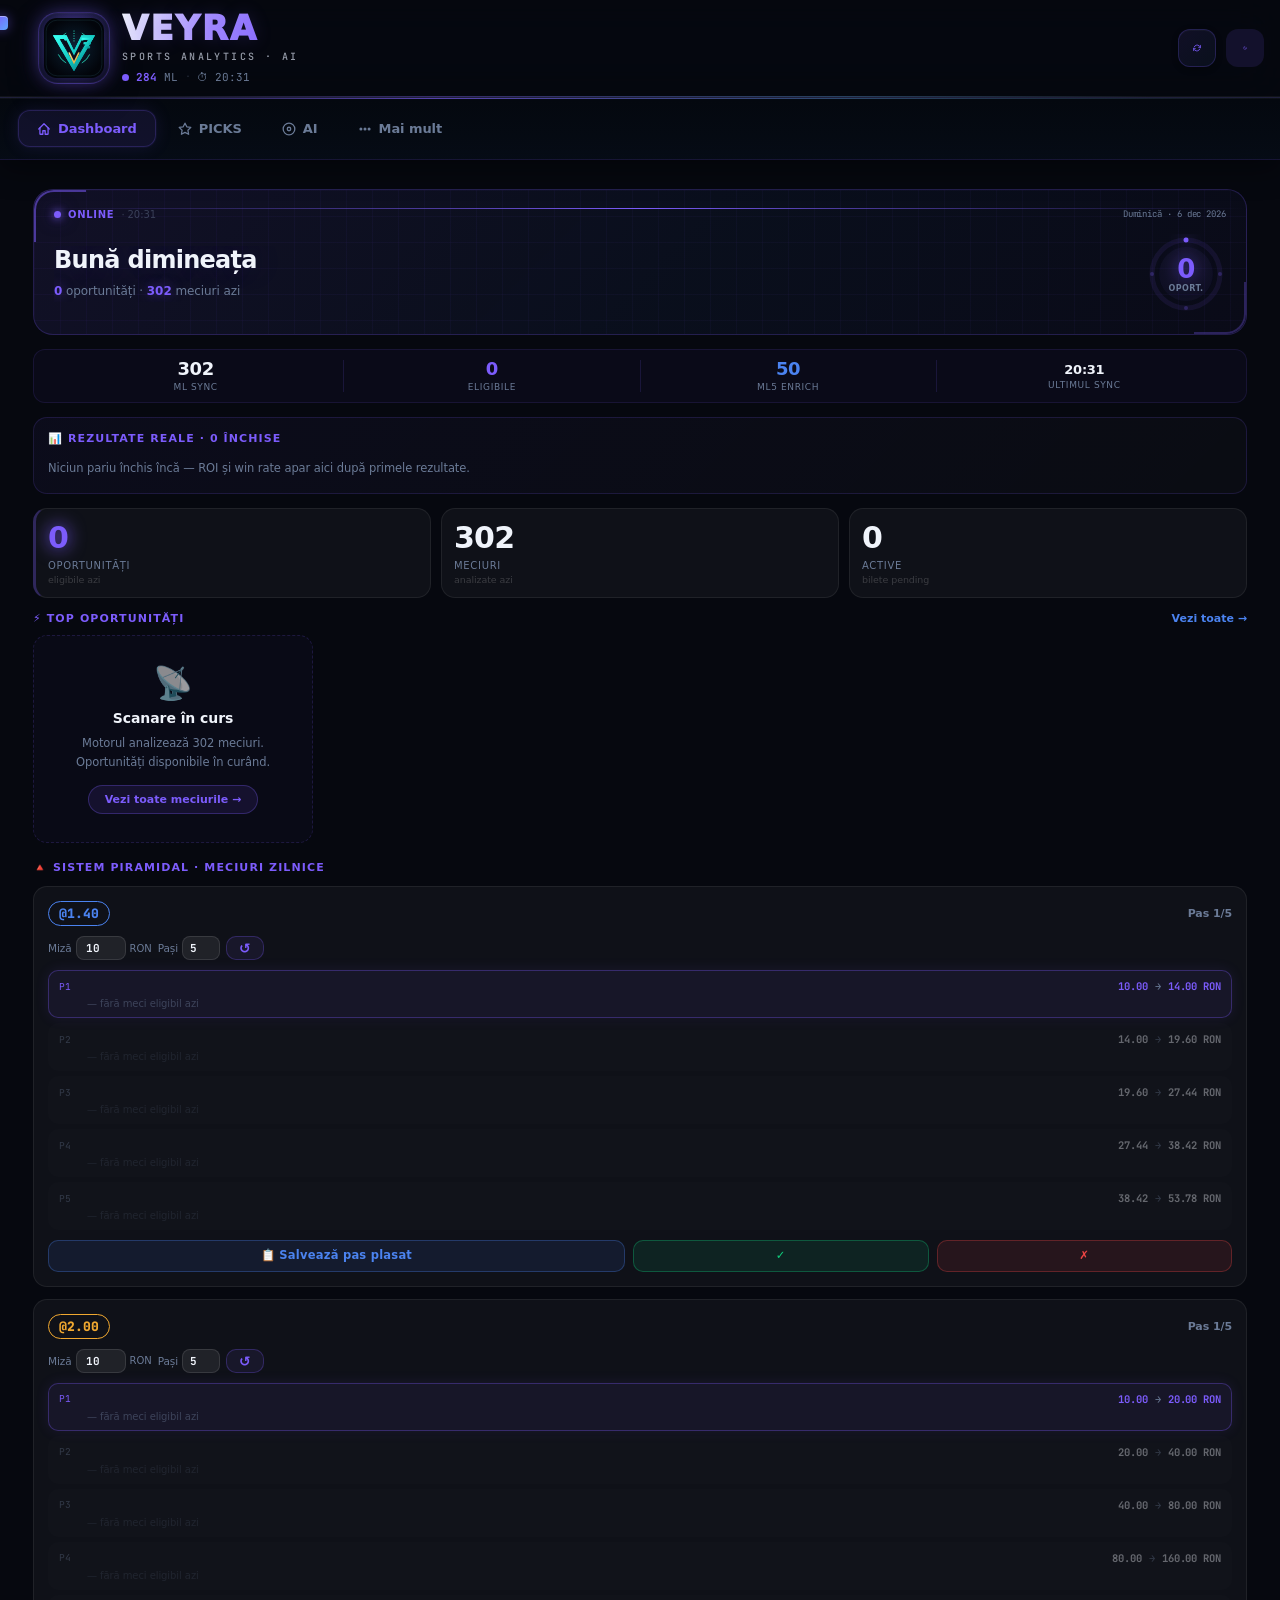
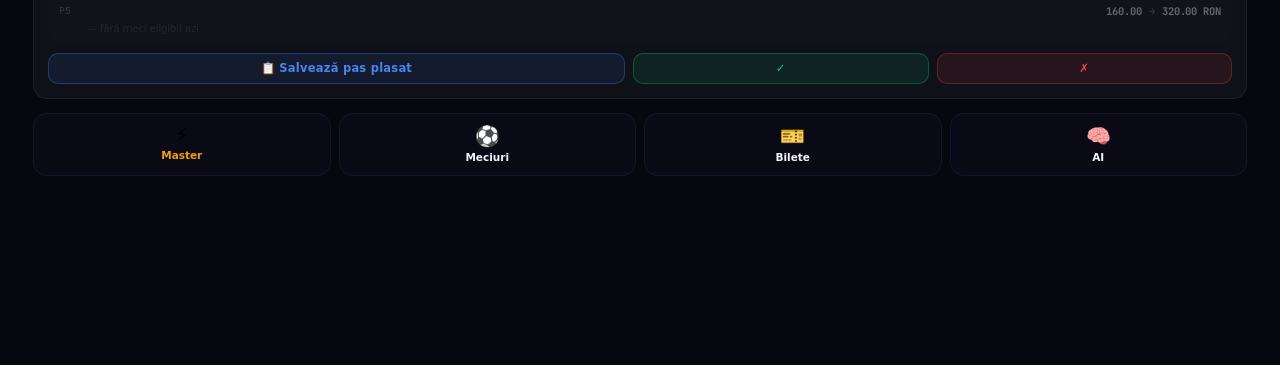
==== index.html @ 07e405df "Fix light-theme accent color drift; restructure the "Mai mult" menu Light theme accent color: - ligh" ====
<!DOCTYPE html>
<html lang="ro">
<head>
<!-- status refresh -->
<meta charset="UTF-8"/>
<meta name="viewport" content="width=device-width,initial-scale=1.0"/>
<meta name="description" content="VEYRA oferă sports analytics, predicții AI, ML5, tracking și istoric de performanță pentru decizii mai clare."/>
<link rel="canonical" href="https://balty1991.github.io/VEYRA/"/>
<title>VEYRA · Sports Analytics AI</title>
<meta name="theme-color" content="#06080F"/>
<meta name="apple-mobile-web-app-capable" content="yes"/>
<meta name="apple-mobile-web-app-status-bar-style" content="black-translucent"/>
<meta name="apple-mobile-web-app-title" content="VEYRA"/>
<meta name="mobile-web-app-capable" content="yes"/>
<link rel="manifest" href="manifest.json?v=20260509veyra6"/>
<link rel="icon" type="image/svg+xml" href="./assets/veyra-icon.svg?v=20260509veyra6"/>
<link rel="apple-touch-icon" href="apple-touch-icon.png?v=20260509veyra6"/>
<link rel="preload" href="./assets/veyra-icon.svg?v=20260509veyra6" as="image" type="image/svg+xml"/>
<link rel="preconnect" href="https://fonts.googleapis.com" crossorigin>
<link rel="preconnect" href="https://fonts.gstatic.com" crossorigin>
<style>
:root{
  --bg:#06080F;--txt:#F0F4FB;--muted:#6B7B97;--brd:#1E2942;--acc:#7C5CFC;
  --font-sans:'Outfit',system-ui,-apple-system,BlinkMacSystemFont,'Segoe UI',sans-serif;
  --mono:'JetBrains Mono',ui-monospace,SFMono-Regular,Menlo,Monaco,Consolas,monospace;
}
*{box-sizing:border-box}
html,body{margin:0;padding:0;background:var(--bg);color:var(--txt)}
html{overflow-x:hidden}
body{font-family:var(--font-sans);min-height:100vh;-webkit-font-smoothing:antialiased}
.header{position:sticky;top:0;z-index:100;background:rgba(6,8,15,.85);backdrop-filter:saturate(160%) blur(22px);-webkit-backdrop-filter:saturate(160%) blur(22px);border-bottom:1px solid rgba(255,255,255,.05)}
.header-inner{max-width:1500px;margin:0 auto;display:flex;align-items:center;justify-content:space-between;gap:14px;padding:10px 16px}
.logo-title{font-size:21px;font-weight:900;letter-spacing:-.04em;color:var(--txt)}
.logo-sub,.status-bar{font-size:11px;color:var(--muted);font-family:var(--mono)}
.logo-sync-row{display:flex;align-items:center;gap:6px;margin-top:4px;font-size:10px;font-family:var(--mono);color:var(--muted);flex-wrap:wrap}
.logo-sync-row b{color:var(--acc);font-weight:700;font-size:11px}
.lsr-dot{opacity:.3;font-size:10px}
.btn-refresh-ico{display:flex;align-items:center;justify-content:center;width:38px;height:38px;padding:0;border-radius:12px;background:rgba(124,92,252,.12);border:1px solid rgba(124,92,252,.3);color:var(--acc);cursor:pointer;flex-shrink:0}
.btn-refresh-ico:active{opacity:.75}
.container,.main,.app-shell{max-width:1500px;margin:0 auto;width:100%}
.section,.panel,.card,.tab-content{background:#0E1424;border:1px solid var(--brd);border-radius:20px}
.sr-only{position:absolute;width:1px;height:1px;padding:0;margin:-1px;overflow:hidden;clip:rect(0,0,0,0);white-space:nowrap;border:0}
.skip-link{position:absolute;left:12px;top:-44px;z-index:1000;background:#7C5CFC;color:#06080F;padding:10px 14px;border-radius:12px;font-weight:700;text-decoration:none}
.skip-link:focus{top:12px}
</style>
<link rel="stylesheet" href="./assets/app.css?v=20260711v26"/>
<link rel="stylesheet" href="./assets/supreme_engine_v5.css?v=20260511v5"/>
<link rel="stylesheet" href="./assets/pro_command_center.css?v=20260604lgt15"/>
<link rel="stylesheet" href="./assets/veyra_apex_theme.css?v=20260516apex2"/>
<link rel="stylesheet" href="./assets/nav_visibility_fix.css?v=20260515navfix2"/>
<link rel="stylesheet" href="./assets/veyra_system_status.css?v=20260530dash1"/>
<link rel="stylesheet" href="./assets/veyra_compact_v42.css?v=20260515compact2"/>
<link rel="stylesheet" href="./assets/veyra_date_separator_final.css?v=20260515dayfull1"/>
<link rel="stylesheet" href="./assets/veyra_reco_grouped.css?v=20260515reco2"/>
<link rel="stylesheet" href="./assets/veyra_team_boost.css?v=20260515team1"/>
<link rel="stylesheet" href="./assets/veyra_dashboard.css?v=20260710dash17"/>
<link rel="stylesheet" href="./assets/veyra_master.css?v=20260710ms3"/>
<link rel="stylesheet" href="./assets/light_theme.css?v=20260604lgt24"/>
<!-- APEX light-mode nuclear override — appears LAST in cascade, beats all @import chains -->
<style id="apex-light-override">
body.theme-light #tab-smartbet { background: #F0F4FB !important; }
body.theme-light #apex-predictii-section,
body.theme-light #apex-invatare-section,
body.theme-light #apex-arhiva-section { background: #F0F4FB !important; }
body.theme-light .main #tab-smartbet .apex-hero-card { background: #FFFFFF !important; border-color: #D0D9EE !important; box-shadow: 0 4px 20px rgba(0,0,0,.08) !important; }
body.theme-light .main #tab-smartbet .apex-engine-name { color: #0C1220 !important; background: none !important; -webkit-text-fill-color: #0C1220 !important; }
body.theme-light .main #tab-smartbet .apex-engine-subtitle { color: #6B7890 !important; }
body.theme-light .main #tab-smartbet .apex-subnav { background: #F0F4FB !important; border-bottom-color: #D0D9EE !important; }
body.theme-light .main #tab-smartbet .apex-subnav-tab { background: #FFFFFF !important; border-color: #D0D9EE !important; color: #2A3650 !important; }
body.theme-light .main #tab-smartbet .apex-subnav-tab.active { background: rgba(109,63,217,.10) !important; border-color: rgba(109,63,217,.38) !important; color: #6D3FD9 !important; }
body.theme-light .main #tab-smartbet .apex-vbadge { background: rgba(109,63,217,.10) !important; border-color: rgba(109,63,217,.28) !important; color: #6D3FD9 !important; }
body.theme-light .main #tab-smartbet .apex-hero-ring { background: radial-gradient(circle at center,#FFFFFF 0%,#F4F7FD 100%) !important; border-color: rgba(109,63,217,.35) !important; box-shadow: 0 0 0 8px rgba(109,63,217,.04) !important; }
body.theme-light .main #tab-smartbet .apex-hero-score { color: #6D3FD9 !important; text-shadow: none !important; }
body.theme-light .main #tab-smartbet .apex-hero-score-lbl { color: #8494B0 !important; }
body.theme-light .main #tab-smartbet .apex-model-chip { background: rgba(0,0,0,.04) !important; border-color: #D0D9EE !important; color: #6B7890 !important; }
body.theme-light .main #tab-smartbet .apex-model-chip.active.cyan { border-color: rgba(109,63,217,.28) !important; background: rgba(109,63,217,.07) !important; color: #6D3FD9 !important; }
body.theme-light .main #tab-smartbet .apex-model-chip.active.violet { border-color: rgba(109,40,217,.22) !important; background: rgba(109,40,217,.06) !important; color: #6D28D9 !important; }
body.theme-light .main #tab-smartbet .apex-model-chip.active.green { border-color: rgba(5,150,105,.22) !important; background: rgba(5,150,105,.06) !important; color: #059669 !important; }
body.theme-light .main #tab-smartbet .apex-model-chip.active.amber { border-color: rgba(180,83,9,.22) !important; background: rgba(180,83,9,.06) !important; color: #B45309 !important; }
body.theme-light .main #tab-smartbet .apex-kpi-card { background: #FFFFFF !important; border-color: #D0D9EE !important; box-shadow: 0 4px 12px rgba(0,0,0,.06) !important; }
body.theme-light .main #tab-smartbet .apex-kpi-lbl, body.theme-light .main #tab-smartbet .apex-kpi-sub { color: #6B7890 !important; }
body.theme-light .main #tab-smartbet .apex-kpi-card.fire .apex-kpi-val { color: #C84A00 !important; }
body.theme-light .main #tab-smartbet .apex-kpi-card.violet .apex-kpi-val { color: #6D28D9 !important; }
body.theme-light .main #tab-smartbet .apex-kpi-card.cyan .apex-kpi-val { color: #6D3FD9 !important; }
body.theme-light .main #tab-smartbet .apex-kpi-card.green .apex-kpi-val { color: #059669 !important; }
body.theme-light .main #tab-smartbet .apex-source-flow { background: #FFFFFF !important; border-color: #D0D9EE !important; box-shadow: 0 4px 12px rgba(0,0,0,.06) !important; }
body.theme-light .main #tab-smartbet .apex-source-card { background: #F4F7FD !important; border-color: #D0D9EE !important; }
body.theme-light .main #tab-smartbet .apex-source-title { color: #6D3FD9 !important; }
body.theme-light .main #tab-smartbet .apex-source-sub, body.theme-light .main #tab-smartbet .apex-source-foot { color: #6B7890 !important; }
body.theme-light .main #tab-smartbet .apex-source-name { color: #2A3650 !important; }
body.theme-light .main #tab-smartbet .apex-source-badge { background: rgba(109,63,217,.10) !important; border-color: rgba(109,63,217,.22) !important; color: #6D3FD9 !important; }
body.theme-light .main #tab-smartbet .apex-tier-header.elite { background: linear-gradient(90deg,rgba(200,74,0,.08),rgba(180,100,0,.04)) !important; border-color: rgba(200,74,0,.18) !important; }
body.theme-light .main #tab-smartbet .apex-tier-header.validated { background: linear-gradient(90deg,rgba(5,150,105,.07),rgba(8,120,110,.04)) !important; border-color: rgba(5,150,105,.16) !important; }
body.theme-light .main #tab-smartbet .apex-tier-header.watchlist { background: linear-gradient(90deg,rgba(109,40,217,.07),rgba(150,70,200,.04)) !important; border-color: rgba(109,40,217,.14) !important; }
body.theme-light .main #tab-smartbet .apex-tier-label.elite { color: #C84A00 !important; }
body.theme-light .main #tab-smartbet .apex-tier-label.validated { color: #059669 !important; }
body.theme-light .main #tab-smartbet .apex-tier-label.watchlist { color: #6D28D9 !important; }
body.theme-light .main #tab-smartbet .apex-tier-toggle { background: #F4F7FD !important; border-color: #D0D9EE !important; color: #2A3650 !important; }
body.theme-light .main #tab-smartbet .apex-pick-card { background: #FFFFFF !important; border-color: #D0D9EE !important; box-shadow: 0 2px 8px rgba(0,0,0,.05) !important; }
body.theme-light .main #tab-smartbet .apex-pick-card.tier-elite { background: linear-gradient(135deg,rgba(200,74,0,.03),#FFFFFF) !important; border-color: rgba(200,74,0,.22) !important; }
body.theme-light .main #tab-smartbet .apex-pick-card.tier-validated { border-color: rgba(5,150,105,.18) !important; }
body.theme-light .main #tab-smartbet .apex-pick-card.tier-watchlist { border-color: rgba(109,40,217,.16) !important; }
body.theme-light .main #tab-smartbet .apex-pick-match { color: #0C1220 !important; }
body.theme-light .main #tab-smartbet .apex-pick-rank { color: #8494B0 !important; }
body.theme-light .main #tab-smartbet .apex-pick-league { color: #6B7890 !important; }
body.theme-light .main #tab-smartbet .apex-score-circle.elite { background: rgba(200,74,0,.07) !important; border-color: #C84A00 !important; }
body.theme-light .main #tab-smartbet .apex-score-circle.validated { background: rgba(5,150,105,.07) !important; border-color: #059669 !important; }
body.theme-light .main #tab-smartbet .apex-score-circle.watchlist { background: rgba(109,40,217,.07) !important; border-color: #6D28D9 !important; }
body.theme-light .main #tab-smartbet .apex-score-circle.elite .apex-score-num { color: #C84A00 !important; }
body.theme-light .main #tab-smartbet .apex-score-circle.validated .apex-score-num { color: #059669 !important; }
body.theme-light .main #tab-smartbet .apex-score-circle.watchlist .apex-score-num { color: #6D28D9 !important; }
body.theme-light .main #tab-smartbet .apex-score-lbl { color: #8494B0 !important; }
body.theme-light .main #tab-smartbet .apex-chip.market { background: rgba(0,0,0,.04) !important; border-color: rgba(0,0,0,.10) !important; color: #2A3650 !important; }
body.theme-light .main #tab-smartbet .apex-chip.edge { background: rgba(200,74,0,.06) !important; border-color: rgba(200,74,0,.16) !important; color: #C84A00 !important; }
body.theme-light .main #tab-smartbet .apex-chip.prob { background: rgba(109,63,217,.06) !important; border-color: rgba(109,63,217,.18) !important; color: #6D3FD9 !important; }
body.theme-light .main #tab-smartbet .apex-chip.kelly { background: rgba(180,83,9,.06) !important; border-color: rgba(180,83,9,.18) !important; color: #B45309 !important; }
body.theme-light .main #tab-smartbet .apex-chip.pattern { background: rgba(5,150,105,.06) !important; border-color: rgba(5,150,105,.18) !important; color: #059669 !important; }
body.theme-light .main #tab-smartbet .apex-chip.memory { background: rgba(109,40,217,.06) !important; border-color: rgba(109,40,217,.16) !important; color: #6D28D9 !important; }
body.theme-light .main #tab-smartbet .apex-chip.edge.negative { background: rgba(180,20,40,.06) !important; border-color: rgba(180,20,40,.16) !important; color: #B81428 !important; }
body.theme-light .main #tab-smartbet .apex-conf-bar-track { background: rgba(0,0,0,.08) !important; }
body.theme-light .main #tab-smartbet .apex-signal { background: rgba(0,0,0,.04) !important; border-color: rgba(0,0,0,.08) !important; color: #6B7890 !important; }
body.theme-light .main #tab-smartbet .apex-signal.pos { background: rgba(5,150,105,.06) !important; border-color: rgba(5,150,105,.16) !important; color: #059669 !important; }
body.theme-light .main #tab-smartbet .apex-signal.neg { background: rgba(180,20,40,.06) !important; border-color: rgba(180,20,40,.16) !important; color: #B81428 !important; }
body.theme-light .main #tab-smartbet .apex-ticket-btn { background: #FFFFFF !important; border-color: #D0D9EE !important; color: #2A3650 !important; }
body.theme-light #apex-ticket-output { background: #F4F7FD !important; border-color: #D0D9EE !important; }
body.theme-light .main #tab-smartbet .apex-ticket-pick { background: #FFFFFF !important; border-color: #D0D9EE !important; }
body.theme-light .main #tab-smartbet .apex-ticket-match { color: #0C1220 !important; }
body.theme-light .main #tab-smartbet .apex-ticket-header, body.theme-light .main #tab-smartbet .apex-section-title { color: #0C1220 !important; }
body.theme-light .main #tab-smartbet .apex-learning-card, body.theme-light .main #tab-smartbet .apex-info-box, body.theme-light .main #tab-smartbet .apex-impact-cell { background: #FFFFFF !important; border-color: #D0D9EE !important; }
body.theme-light .main #tab-smartbet .apex-lc-title { color: #0C1220 !important; }
body.theme-light .main #tab-smartbet .apex-lc-sub, body.theme-light .main #tab-smartbet .apex-lc-role { color: #6B7890 !important; }
body.theme-light .main #tab-smartbet .apex-quick-btn { background: #FFFFFF !important; border-color: #D0D9EE !important; color: #2A3650 !important; }
body.theme-light .main #tab-smartbet .apex-divider { background: linear-gradient(90deg,transparent,#D0D9EE,transparent) !important; }
body.theme-light .main #tab-smartbet .apex-empty { color: #6B7890 !important; }
body.theme-light .main #tab-smartbet .apex-empty-title { color: #0C1220 !important; }
/* ── Buton refresh: complet transparent în light mode ── */
body.theme-light #btn-refresh { background: transparent !important; border-color: transparent !important; box-shadow: none !important; }
/* ── Logo frame: chenar teal contrasitat pe fundal luminos ── */
body.theme-light .veyra-emblem-frame { background: rgba(109,63,217,.06) !important; border: 1.5px solid rgba(109,63,217,.55) !important; box-shadow: 0 0 0 3px rgba(109,63,217,.10), 0 0 20px rgba(109,63,217,.22) !important; }
</style>
<script>
/* Early theme init — prevents flash of dark theme when light is saved */
(function(){
  if(localStorage.getItem('veyra-theme')==='light'){
    document.documentElement.style.background='#F0F4FB';
    document.addEventListener('DOMContentLoaded',function(){
      document.body.classList.add('theme-light');
      var sd=document.getElementById('theme-svg-dark');
      var sl=document.getElementById('theme-svg-light');
      if(sd)sd.style.display='none';
      if(sl)sl.style.display='';
    });
  }
})();
function toggleTheme(){
  var isLight=document.body.classList.toggle('theme-light');
  localStorage.setItem('veyra-theme',isLight?'light':'dark');
  var sd=document.getElementById('theme-svg-dark');
  var sl=document.getElementById('theme-svg-light');
  if(sd)sd.style.display=isLight?'none':'';
  if(sl)sl.style.display=isLight?'':'none';
  document.documentElement.style.background=isLight?'#F0F4FB':'';
  var mnav=document.getElementById('mobile-nav');
  if(mnav&&window.innerWidth<=768){
    if(isLight){
      mnav.style.setProperty('bottom',       '0px',              'important');
      mnav.style.setProperty('left',         '0px',              'important');
      mnav.style.setProperty('right',        '0px',              'important');
      mnav.style.setProperty('background',   '#FFFFFF',          'important');
      mnav.style.setProperty('border',       'none',             'important');
      mnav.style.setProperty('border-top',   '1px solid #E4ECF7','important');
      mnav.style.setProperty('box-shadow',   'none',             'important');
      mnav.style.setProperty('border-radius','0px',              'important');
      mnav.style.setProperty('padding',      '4px 8px',          'important');
    } else {
      mnav.style.setProperty('bottom',       '12px',             'important');
      mnav.style.setProperty('left',         '12px',             'important');
      mnav.style.setProperty('right',        '12px',             'important');
      mnav.style.setProperty('background',   'rgba(8,11,22,.92)','important');
      mnav.style.setProperty('border',       '1px solid rgba(124,92,252,.15)','important');
      mnav.style.setProperty('box-shadow',   '0 14px 40px rgba(0,0,0,.55)','important');
      mnav.style.setProperty('border-radius','22px',             'important');
      mnav.style.setProperty('padding',      '6px',              'important');
    }
  }
}
</script>
<script src="./assets/performance-patch.js?v=20260509autorefresh30"></script>
<script defer src="./assets/smartbet_v2_integration.js?v=20260425v2"></script>
<script defer id="ba-clv-card-guidance-runtime-direct" src="./assets/clv_card_guidance_runtime.js?v=20260503clvguide3"></script>
<script defer src="./assets/app.js?v=20260711v26"></script>
<script defer src="./assets/supreme_engine_v5_runtime.js?v=20260516apex2"></script>
<script defer src="./assets/veyra_dashboard.js?v=20260710dash17"></script>
</head>
<body>
<script src="./assets/veyra_splash.js?v=20260603splash10"></script>
<a class="skip-link" href="#main-content">Sari la conținutul principal</a>

<!-- LOADER -->
<div class="loader" id="loader">
  <div class="loader-spin"></div>
  <div class="loader-title">Se incarca datele...</div>
  <div class="loader-sub" id="loader-sub" role="status" aria-live="polite">Conectare la API Bzzoiro</div>
</div>

<!-- TOAST -->
<div class="toast-wrap" id="toast-wrap" role="status" aria-live="polite" aria-atomic="true"></div>
<div id="ticket-quickpeek" class="ticket-quickpeek"></div>

<!-- HEADER -->
<div class="header">
  <div class="header-inner">
    <div class="logo veyra-framed-brand">
      <div class="veyra-emblem-frame">
        <img class="veyra-emblem-img" src="./assets/veyra-icon.svg?v=20260509veyra6" alt="VEYRA logo"/>
      </div>
      <div class="veyra-brand-textblock">
        <div class="logo-title veyra-wordmark-clean">VEYRA</div>
        <div class="logo-sub veyra-tagline-clean">SPORTS ANALYTICS · AI</div>
        <div class="logo-sync-row veyra-sync-row">
          <div class="sb-dot live" id="sb-dot"></div>
          <span><b id="hq-ml">—</b> ML</span>
          <span class="lsr-dot">·</span>
          <span id="hq-time">—</span>
        </div>
      </div>
      <div id="sb-text" role="status" aria-live="polite" class="sr-only"></div>
      <span id="hq-safe" style="display:none"></span>
    </div>
    <div class="header-tools">
      <button class="btn btn-refresh-ico" id="btn-refresh" onclick="doRefresh(true)" aria-label="Reimprospateaza date" title="Reimprospateaza">
        <svg width="18" height="18" viewBox="0 0 24 24" fill="none" stroke="currentColor" stroke-width="2.5" stroke-linecap="round" stroke-linejoin="round"><path d="M23 4v6h-6"/><path d="M1 20v-6h6"/><path d="M3.51 9a9 9 0 0 1 14.85-3.36L23 10M1 14l4.64 4.36A9 9 0 0 0 20.49 15"/></svg>
      </button>
      <button class="btn btn-refresh-ico" id="btn-theme" onclick="toggleTheme()" aria-label="Schimba tema" title="Temă luminoasă / întunecată">
        <!-- Moon — shown in dark mode -->
        <svg id="theme-svg-dark" width="18" height="18" viewBox="0 0 24 24" fill="none" stroke="currentColor" stroke-width="2.2" stroke-linecap="round" stroke-linejoin="round"><path d="M21 12.79A9 9 0 1 1 11.21 3 7 7 0 0 0 21 12.79z"/></svg>
        <!-- Sun — shown in light mode -->
        <svg id="theme-svg-light" width="18" height="18" viewBox="0 0 24 24" fill="none" stroke="currentColor" stroke-width="2.2" stroke-linecap="round" stroke-linejoin="round" style="display:none"><circle cx="12" cy="12" r="5"/><line x1="12" y1="1" x2="12" y2="3"/><line x1="12" y1="21" x2="12" y2="23"/><line x1="4.22" y1="4.22" x2="5.64" y2="5.64"/><line x1="18.36" y1="18.36" x2="19.78" y2="19.78"/><line x1="1" y1="12" x2="3" y2="12"/><line x1="21" y1="12" x2="23" y2="12"/><line x1="4.22" y1="19.78" x2="5.64" y2="18.36"/><line x1="18.36" y1="5.64" x2="19.78" y2="4.22"/></svg>
      </button>
    </div>
  </div>
</div>

<!-- TABS -->
<nav class="tabs" aria-label="Navigare principală">
  <button class="tab active" data-tab="dashboard" onclick="switchTab('dashboard')">
    <svg width="14" height="14" viewBox="0 0 24 24" fill="none" stroke="currentColor" stroke-width="2.2" stroke-linecap="round" stroke-linejoin="round" aria-hidden="true"><path d="M3 12l9-9 9 9"/><path d="M5 10v10a1 1 0 0 0 1 1h4v-6h4v6h4a1 1 0 0 0 1-1V10"/></svg>
    Dashboard
  </button>
  <button class="tab" data-tab="picks" onclick="switchTab('picks')">
    <svg width="14" height="14" viewBox="0 0 24 24" fill="none" stroke="currentColor" stroke-width="2.2" stroke-linecap="round" stroke-linejoin="round" aria-hidden="true"><polygon points="12 2 15.09 8.26 22 9.27 17 14.14 18.18 21.02 12 17.77 5.82 21.02 7 14.14 2 9.27 8.91 8.26 12 2"/></svg>
    PICKS
  </button>
  <button class="tab" data-tab="ai" onclick="switchTab('ai')">
    <svg width="14" height="14" viewBox="0 0 24 24" fill="none" stroke="currentColor" stroke-width="2.2" stroke-linecap="round" stroke-linejoin="round" aria-hidden="true"><path d="M12 2a10 10 0 0 1 10 10c0 5.52-4.48 10-10 10S2 17.52 2 12 6.48 2 12 2z"/><circle cx="12" cy="12" r="3"/></svg>
    AI
  </button>
  <button class="tab" data-tab="more" onclick="toggleDesktopMore()">
    <svg width="14" height="14" viewBox="0 0 24 24" fill="none" stroke="currentColor" stroke-width="2.4" stroke-linecap="round" stroke-linejoin="round" aria-hidden="true"><circle cx="5" cy="12" r="1.4" fill="currentColor"/><circle cx="12" cy="12" r="1.4" fill="currentColor"/><circle cx="19" cy="12" r="1.4" fill="currentColor"/></svg>
    Mai mult
  </button>
</nav>

<div class="desktop-more-panel" id="desktop-more-panel" aria-hidden="true">
  <div class="desktop-more-head">
    <div>
      <div class="desktop-more-title">Mai mult</div>
      <div class="desktop-more-sub">Secțiunile avansate rămân la un click distanță, fără să aglomereze navigarea principală.</div>
    </div>
    <button class="btn btn-ghost" style="font-size:11px;padding:6px 10px" onclick="closeDesktopMore()">Închide</button>
  </div>
  <div class="more-grid">
    <div class="more-group-title">🔮 Predicții &amp; meciuri</div>
    <button class="more-card-btn" onclick="switchTab('meciuri');closeDesktopMore()">
      <span class="more-card-title">⚽ Meciuri Complete</span>
      <span class="more-card-sub">Lista completă de meciuri cu filtre avansate — ligă, piață, verdict, edge minim.</span>
    </button>
    <button class="more-card-btn" onclick="switchTab('upcoming');closeDesktopMore()">
      <span class="more-card-title">📅 Evenimente Viitoare</span>
      <span class="more-card-sub">Toate meciurile viitoare cu predicții automate — probabilități și cea mai sigură piață.</span>
    </button>
    <button class="more-card-btn" onclick="switchTab('stats-meciuri');window.renderStatsMeciuri&&renderStatsMeciuri();closeDesktopMore()">
      <span class="more-card-title">📊 Statistică Meciuri</span>
      <span class="more-card-sub">Distribuție piețe · SmartScore · Top ligi · Lista meciuri afișate în timp real.</span>
    </button>

    <div class="more-group-title">🧠 Motoare de analiză</div>
    <button class="more-card-btn" onclick="switchTab('master');closeDesktopMore()" style="border-color:rgba(245,158,11,.25);background:rgba(245,158,11,.03)">
      <span class="more-card-title">⚡ Master Signal</span>
      <span class="more-card-sub">Scor compozit unificat — ML5 + APEX + Kelly + Valoare combinate într-un singur semnal.</span>
    </button>
    <button class="more-card-btn" onclick="switchTab('ml5');closeDesktopMore()">
      <span class="more-card-title">🔬 ML5 Avansat</span>
      <span class="more-card-sub">Motor multi-factor: formă, H2H, tactici, absențe. Breakdown complet per meci.</span>
    </button>
    <button class="more-card-btn" onclick="switchTab('smartbet');closeDesktopMore()">
      <span class="more-card-title">🧬 APEX Neural Engine</span>
      <span class="more-card-sub">Kelly + AI Memory + SmartBet Fusion — analiză profundă cu motor de învățare.</span>
    </button>
    <button class="more-card-btn" onclick="switchTab('claudeai');closeDesktopMore()">
      <span class="more-card-title">🧠 AI Claude (doar sursa Claude)</span>
      <span class="more-card-sub">Vedere izolată doar pe picks Claude. Pentru varianta combinată Claude + Gemini, vezi tab-ul principal AI.</span>
    </button>
    <button class="more-card-btn" onclick="switchTab('motorai');closeDesktopMore()">
      <span class="more-card-title">🤖 Motor AI (doar sursa Gemini)</span>
      <span class="more-card-sub">Vedere izolată doar pe picks Gemini per-meci. Pentru varianta combinată, vezi tab-ul principal AI.</span>
    </button>

    <div class="more-group-title">📊 Performanță reală</div>
    <button class="more-card-btn" onclick="switchTab('performanta');closeDesktopMore()">
      <span class="more-card-title">📊 Performanță Verdict</span>
      <span class="more-card-sub">Acuratețe ✅ PARIAZĂ / ⚠️ RISC / ❌ EVITĂ pe date reale.</span>
    </button>
    <button class="more-card-btn" onclick="switchTab('clv');closeDesktopMore()">
      <span class="more-card-title">📈 CLV Tracker</span>
      <span class="more-card-sub">Closing Line Value — verifică dacă modelul bate piața real.</span>
    </button>
    <button class="more-card-btn" onclick="switchTab('statistici');if(typeof renderStatisticiTab==='function')renderStatisticiTab();closeDesktopMore()">
      <span class="more-card-title">📊 Statistici Predicții</span>
      <span class="more-card-sub">Win rate · ROI · Trend per sursă — calculat local din selecțiile salvate.</span>
    </button>

    <div class="more-group-title">🎫 Bilete</div>
    <button class="more-card-btn" onclick="switchTab('bilete');closeDesktopMore()">
      <span class="more-card-title">🎫 Bilete</span>
      <span class="more-card-sub">Generatoare de bilete — Premium, Value, Conservativ, Mix, Over 3.5G, Custom.</span>
    </button>
    <button class="more-card-btn" onclick="switchTab('tracking');closeDesktopMore()">
      <span class="more-card-title">📋 Tracking Bilete</span>
      <span class="more-card-sub">Bilete salvate · Win rate · ROI · Auto-settle după meciuri.</span>
    </button>
  </div>
</div>

<div class="main" id="main-content" role="main">
  <h1 class="sr-only">VEYRA</h1>

  <!-- ===== DASHBOARD ===== -->
  <div class="tab-content active" id="tab-dashboard">
    <div id="dashboard-modern-shell">
      <div id="vd-boot-placeholder" style="padding:24px 16px;color:rgba(232,237,248,.45);font-size:13px;text-align:center;line-height:2">⚡ Se încarcă dashboard-ul…</div>
    </div>
  </div>


  <!-- ===== SMARTBET LEARNING ENGINE (fuziune Audit + AI Memory + SmartBet) ===== -->
  <div class="tab-content" id="tab-smartbet">
    
    

    <!-- Sub-navigare internă -->
    <div class="smartlearn-nav" id="smartlearn-nav">
      <button class="smartlearn-tab active" id="slt-predictii" onclick="switchSmartLearnSection('predictii')">🎯 Predicții</button>
      <button class="smartlearn-tab" id="slt-invatare" onclick="switchSmartLearnSection('invatare')">🧬 Motor Învățare</button>
      <button class="smartlearn-tab" id="slt-arhiva" onclick="switchSmartLearnSection('arhiva')" style="opacity:0.6;font-size:11px">📚 Baza de Invatare</button>
    </div>

    <!-- ===== SECȚIUNEA PREDICȚII UNIFICATE (motor combinat) ===== -->
    <div id="smartlearn-section-predictii">
      <div class="section" style="margin-bottom:12px;padding:14px;background:linear-gradient(135deg,rgba(99,102,241,.08),rgba(16,185,129,.06));border:1px solid rgba(99,102,241,.22);border-radius:16px">
        <div style="display:flex;align-items:center;justify-content:space-between;gap:10px;flex-wrap:wrap;margin-bottom:4px">
          <div>
            <div style="font-size:16px;font-weight:900;color:var(--txt)">🧠 Motor Unificat de Predicții</div>
            <div style="font-size:11px;color:var(--muted);margin-top:3px">Kelly Discipline + AI Memory Patterns + SmartBet Fusion — un singur scor de acuratețe.</div>
          </div>
          <div id="unified-updated" style="font-size:10px;color:var(--muted);font-family:var(--mono)">—</div>
        </div>
        <div id="unified-summary-grid" style="margin-top:12px"></div>
      </div>

      <div class="section" style="margin-bottom:12px;padding:12px;background:linear-gradient(135deg,rgba(16,185,129,.04),rgba(99,102,241,.04));border:1px solid rgba(255,255,255,.08);border-radius:14px">
        <div style="display:flex;align-items:center;justify-content:space-between;gap:8px;flex-wrap:wrap;margin-bottom:10px">
          <div style="font-size:13px;font-weight:800;color:var(--txt)">🏆 Predicții validate — Scor Unificat</div>
          <div id="unified-list-meta" style="font-size:10px;color:var(--muted);font-family:var(--mono)">—</div>
        </div>
        <div id="unified-picks-list"></div>
      </div>

      <div class="section" style="margin-bottom:12px;padding:14px;background:linear-gradient(135deg,rgba(245,158,11,.07),rgba(239,68,68,.05));border:1px solid rgba(245,158,11,.22);border-radius:16px">
        <div style="display:flex;align-items:center;justify-content:space-between;gap:10px;flex-wrap:wrap;margin-bottom:12px">
          <div>
            <div style="font-size:15px;font-weight:900;color:var(--txt)">🎰 Generatoare Acumulatoare</div>
            <div style="font-size:11px;color:var(--muted);margin-top:3px">Bilete cumulate la cotă 5x / 10x / 20x — fiecare linie filtrată strict după probabilitate și corelație.</div>
          </div>
          <button class="btn btn-ghost" style="font-size:11px;padding:6px 12px" onclick="renderAccumGenerators()">↻ Reîncarcă</button>
        </div>
        <div id="acum-generators-grid" style="display:grid;grid-template-columns:repeat(auto-fit,minmax(280px,1fr));gap:12px">
          <div class="empty-state" style="padding:16px;grid-column:1/-1">Se încarcă generatoarele…</div>
        </div>
      </div>
    </div>

    <!-- ===== SECȚIUNEA MOTOR ÎNVĂȚARE ===== -->
    <div id="smartlearn-section-invatare" style="display:none">
      <div id="learning-engine-root"></div>
    </div>

    <!-- ===== SECȚIUNEA BAZA DE INVATARE (arhivă combinată) ===== -->
    <div id="smartlearn-section-arhiva" style="display:none">
      <div class="help-panel" style="border-color:rgba(99,102,241,.22);background:linear-gradient(135deg,rgba(99,102,241,.06),rgba(16,185,129,.04))">
        <div class="help-head">
          <div>
            <div class="help-title">📚 Baza de Invatare a Motorului</div>
            <div class="help-sub">Aceste date alimentează motorul de predicții în fundal. Nu trebuie să le verifici zilnic — motorul le folosește automat la fiecare refresh.</div>
          </div>
          <span class="sec-badge" style="color:#a5b4fc;border-color:rgba(99,102,241,.28);background:rgba(99,102,241,.10)">Auto-invatare</span>
        </div>
      </div>
      <div id="archive-summary-cards" style="margin-top:12px;display:grid;grid-template-columns:repeat(auto-fit,minmax(280px,1fr));gap:10px"></div>
      <div id="archive-learning-impact" style="margin-top:12px"></div>
      <div style="margin-top:12px;display:flex;gap:8px;flex-wrap:wrap">
        <button class="btn btn-ghost" style="font-size:11px;padding:7px 12px" onclick="switchTab('istoricfull')">📋 Jurnal complet →</button>
        <button class="btn btn-ghost" style="font-size:11px;padding:7px 12px" onclick="switchTab('apihistory')">🌐 Baza API →</button>
        <button class="btn btn-ghost" style="font-size:11px;padding:7px 12px" onclick="switchTab('traininglab')">🤖 Model AI →</button>
      </div>
    </div>

    <!-- ===== SECȚIUNEA AUDIT KELLY ===== -->
    

    <!-- ===== SECȚIUNEA AI MEMORY ===== -->
    

    <!-- ===== SECȚIUNEA FUZIUNE SMARTBET ===== -->
    <div id="smartlearn-section-smartbet" style="display:none!important">
      <div class="help-panel" style="border-color:rgba(168,85,247,.22);background:linear-gradient(135deg,rgba(59,130,246,.08),rgba(168,85,247,.08))">
        <div class="help-head">
          <div>
            <div class="help-title">🧬 SmartBet Engine</div>
            <div class="help-sub">Fuziunea dintre <b>Audit Kelly</b> și <b>AI Memory</b>: filtrul rămâne strict, dar afișarea devine mai compactă, mai clară și mai utilă pentru verificare rapidă.</div>
          </div>
          <div class="action-row">
            <span class="sec-badge" style="color:var(--pur);border-color:rgba(168,85,247,.28);background:rgba(168,85,247,.10)">Audit + Memory</span>
            <button class="btn btn-ghost" style="font-size:11px;padding:6px 10px" id="smartbet-view-live-btn" onclick="setSmartBetView('live')">Listă validată</button>
            <button class="btn btn-ghost" style="font-size:11px;padding:6px 10px" id="smartbet-view-history-btn" onclick="setSmartBetView('history')">Istoric</button>
          </div>
        </div>
      </div>
      <div class="section" style="margin-bottom:12px;padding:12px 14px;background:linear-gradient(135deg,rgba(255,255,255,.035),rgba(255,255,255,.02));border:1px solid rgba(255,255,255,.08);border-radius:14px">
        <div style="display:flex;align-items:center;justify-content:space-between;gap:10px;flex-wrap:wrap;margin-bottom:10px">
          <div>
            <div style="font-size:15px;font-weight:800;color:var(--txt)">🧬 Lista unică de meciuri validate</div>
            <div style="font-size:11px;color:var(--muted);margin-top:4px">Toate informațiile rămân prezente, dar într-un format mult mai compact.</div>
          </div>
          <div id="smartbet-updated" style="font-size:10px;color:var(--muted);font-family:var(--mono)">—</div>
        </div>
        <div id="smartbet-summary-grid"></div>
      </div>
      <div id="smartbet-live-section">
        <div class="section" style="margin-bottom:12px;padding:12px;background:linear-gradient(135deg,rgba(34,197,94,.04),rgba(239,68,68,.03));border:1px solid rgba(255,255,255,.08);border-radius:14px">
          <div style="display:flex;align-items:center;justify-content:space-between;gap:10px;flex-wrap:wrap;margin-bottom:10px">
            <div>
              <div style="font-size:13px;font-weight:800;color:var(--txt)">🧩 Confirmări AI Memory / Blocaje active</div>
              <div style="font-size:10px;color:var(--muted);margin-top:3px">Tabel dublu, compact, cu pattern-urile pozitive și cele eliminate.</div>
            </div>
          </div>
          <div style="display:grid;grid-template-columns:repeat(auto-fit,minmax(280px,1fr));gap:12px">
            <div>
              <div style="font-size:12px;font-weight:800;color:var(--grn);margin-bottom:8px">✅ Confirmări AI Memory</div>
              <div id="smartbet-patterns-good"></div>
            </div>
            <div>
              <div style="font-size:12px;font-weight:800;color:var(--red);margin-bottom:8px">⛔ Blocaje active</div>
              <div id="smartbet-patterns-bad"></div>
            </div>
          </div>
        </div>
        <div class="section" style="margin-bottom:0;padding:12px;background:linear-gradient(135deg,rgba(59,130,246,.05),rgba(16,185,129,.03));border:1px solid rgba(59,130,246,.16);border-radius:14px">
          <div style="display:flex;align-items:center;justify-content:space-between;gap:10px;flex-wrap:wrap;margin-bottom:10px">
            <div>
              <div style="font-size:13px;font-weight:800;color:var(--txt)">🎯 Selecții validate</div>
              <div style="font-size:10px;color:var(--muted);margin-top:3px">Lista rămâne lizibilă, cu meciurile afișate clar.</div>
            </div>
            <div id="smartbet-list-meta" style="font-size:10px;color:var(--muted);font-family:var(--mono)">—</div>
          </div>
          <div id="smartbet-list"></div>
        </div>
      </div>
      <div id="smartbet-history-section" style="display:none">
        <div class="section" style="margin-bottom:0;padding:12px;background:linear-gradient(135deg,rgba(168,85,247,.05),rgba(59,130,246,.03));border:1px solid rgba(168,85,247,.16);border-radius:14px">
          <div style="display:flex;align-items:center;justify-content:space-between;gap:10px;flex-wrap:wrap;margin-bottom:10px">
            <div>
              <div style="font-size:13px;font-weight:800;color:var(--txt)">🧾 Istoric SmartBet Engine</div>
              <div style="font-size:10px;color:var(--muted);margin-top:3px">Istoric nelimitat, filtrabil pe intervale, pentru a vedea ROI, win-rate și evoluția selecțiilor.</div>
            </div>
            <div style="display:flex;gap:6px;flex-wrap:wrap" id="smartbet-history-range-controls">
              <button class="btn btn-ghost" style="font-size:11px;padding:6px 10px" onclick="setSmartBetHistoryRange('7d')" id="smartbet-range-7d">7 zile</button>
              <button class="btn btn-ghost" style="font-size:11px;padding:6px 10px" onclick="setSmartBetHistoryRange('30d')" id="smartbet-range-30d">30 zile</button>
              <button class="btn btn-ghost" style="font-size:11px;padding:6px 10px" onclick="setSmartBetHistoryRange('90d')" id="smartbet-range-90d">3 luni</button>
              <button class="btn btn-ghost" style="font-size:11px;padding:6px 10px" onclick="setSmartBetHistoryRange('180d')" id="smartbet-range-180d">6 luni</button>
              <button class="btn btn-ghost" style="font-size:11px;padding:6px 10px" onclick="setSmartBetHistoryRange('365d')" id="smartbet-range-365d">1 an</button>
              <button class="btn btn-ghost" style="font-size:11px;padding:6px 10px" onclick="setSmartBetHistoryRange('all')" id="smartbet-range-all">Total</button>
            </div>
          </div>
          <div id="smartbet-history-root"></div>
        </div>
      </div>
    </div>
  </div>

  <!-- ===== LIVE TAB ===== -->

  <!-- TAB PERFORMANTA VERDICT -->
  <div class="tab-content" id="tab-performanta">
    <div style="padding:16px 14px 80px">
      <div style="font-size:17px;font-weight:900;color:var(--txt);margin-bottom:4px">📊 Performanță Verdict</div>
      <div style="font-size:11px;color:var(--muted);margin-bottom:16px">Acuratețe semnale ✅ PAREAZĂ / ⚠️ RISC / ❌ EVITĂ pe date reale</div>
      <div id="perf-verdict-content">
        <div style="text-align:center;padding:40px;color:var(--muted);font-size:13px">Se încarcă...</div>
      </div>
    </div>
  </div>
  <div class="tab-content" id="tab-meciuri">
    <div class="section mx21-card" style="margin-bottom:10px" data-matches-controls="v21">
      <div class="mx21-head">
        <div class="mx21-title-wrap">
          <div class="mx21-title-row"><span class="mx21-ball">⚽</span><span class="mx21-title">Meciuri</span></div>
        </div>
        <span class="mx21-count" id="filter-count">0 meciuri</span>
        <button class="mx21-filter-btn" onclick="toggleMfAdvanced(this)" aria-expanded="false" type="button">Filtre</button>
      </div>

      <div class="mx21-control-row">
        <div class="mx21-mode" role="group" aria-label="Mod card">
          <button class="mx21-mode-btn active" data-mode="simple" onclick="setMatchCardMode('simple', this)" type="button">Simplu</button>
          <button class="mx21-mode-btn" data-mode="expert" onclick="setMatchCardMode('expert', this)" type="button">Expert</button>
        </div>
        <select class="mx21-select mx21-verdict-select" id="match-verdict-filter" onchange="renderMatches()" aria-label="Filtru verdict predicții">
          <option value="all" selected>Verdict</option>
          <option value="bet">✅ Pariază</option>
          <option value="risk">⚠️ Risc</option>
          <option value="avoid">❌ Evită</option>
        </select>
        <select class="mx21-select" id="sort-select" onchange="renderMatches()" aria-label="Sortare meciuri">
          <option value="date" selected>Ora</option>
          <option value="edge">Edge</option>
          <option value="prob">Prob</option>
          <option value="score">Score</option>
          <option value="value">Value</option>
        </select>
      </div>

      <div class="mx21-chiprail" aria-label="Categorii rapide">
        <button class="mx21-chip active" onclick="setFilter('all',this)" type="button">Toate</button>
        <button class="mx21-chip" onclick="setFilter('bet_ok',this)" type="button" aria-label="OK Pariere" title="Doar selecții cu PARIAZĂ + probabilitate mare + edge/value pozitiv + cotă ok">✅ OK</button>
        <button class="mx21-chip" onclick="setFilter('safe',this)" type="button">⭐ Top</button>
        <button class="mx21-chip" onclick="setFilter('o15',this)" type="button">🔥 O1.5</button>
        <button class="mx21-chip" onclick="setFilter('o25',this)" type="button">📈 O2.5</button>
        <button class="mx21-chip" onclick="setFilter('btts',this)" type="button">🤝 BTTS</button>
        <button class="mx21-chip" onclick="setFilter('u35',this)" type="button">🧊 U3.5</button>
        <button class="mx21-chip" onclick="setFilter('value',this)" type="button">💰 Value</button>
      </div>

      <div class="mf-advanced mx21-advanced" id="mf-advanced" style="display:none">

      <div class="league-filter-wrap matches-filter-advanced">
        <div class="filter-field filter-field-wide">
          <label for="league-filter">Liga</label>
          <select class="league-filter-select" id="league-filter" onchange="renderMatches()">
            <option value="">Toate Ligile</option>
          </select>
        </div>
        <div class="filter-field">
          <label for="match-date-filter">Perioadă</label>
          <select class="league-filter-select" id="match-date-filter" onchange="renderMatches()">
            <option value="all">Toate</option>
            <option value="today">Azi</option>
            <option value="3">1–3 zile</option>
            <option value="7">1–7 zile</option>
            <option value="14">1–14 zile</option>
          </select>
        </div>
        <div class="filter-field">
          <label for="match-market-filter">Piață</label>
          <select class="league-filter-select" id="match-market-filter" onchange="renderMatches()">
            <option value="">Toate piețele</option>
            <option value="Over 1.5G">Over 1.5G</option>
            <option value="Under 3.5G">Under 3.5G</option>
            <option value="BTTS">BTTS</option>
            <option value="Șansă Dublă 1X">Șansă Dublă 1X</option>
            <option value="Șansă Dublă X2">Șansă Dublă X2</option>
            <option value="Șansă Dublă 12">Șansă Dublă 12</option>
          </select>
        </div>
        <div class="filter-field">
          <label for="match-pro-mode">Filtru Pro</label>
          <select class="league-filter-select" id="match-pro-mode" onchange="renderMatches()">
            <option value="all">Toate</option>
            <option value="pro">Doar Pro</option>
          </select>
        </div>
        <div class="filter-field">
          <label for="match-min-prob">Min. prob.</label>
          <input id="match-min-prob" class="bk-input" type="number" min="0" max="100" step="1" value="0" onchange="renderMatches()">
        </div>
        <div class="filter-field">
          <label for="match-min-edge">Min. edge</label>
          <input id="match-min-edge" class="bk-input" type="number" min="-20" max="50" step="0.5" value="0" onchange="renderMatches()">
        </div>
        <div class="filter-field">
          <label for="match-kickoff-filter">Kickoff max</label>
          <select class="league-filter-select" id="match-kickoff-filter" onchange="renderMatches()">
            <option value="all">Oricând</option>
            <option value="2">≤ 2h</option>
            <option value="6">≤ 6h</option>
            <option value="12">≤ 12h</option>
            <option value="24">≤ 24h</option>
            <option value="48">≤ 48h</option>
          </select>
        </div>
        <div class="filter-field">
          <label for="match-tier-filter">Liga confidence</label>
          <select class="league-filter-select" id="match-tier-filter" onchange="renderMatches()">
            <option value="all">Toate</option>
            <option value="high">Tier 1</option>
            <option value="neutral">Tier 2</option>
            <option value="avoid">Tier 3</option>
          </select>
        </div>
        <div class="filter-field">
          <label for="match-min-score">Min. smart score</label>
          <input id="match-min-score" class="bk-input" type="number" min="0" max="150" step="1" value="0" onchange="renderMatches()">
        </div>
      </div>
      </div><!-- /mf-advanced -->
    </div><!-- /mx21-card -->

    <div class="help-panel" id="matches-help-panel" style="margin-top:0;margin-bottom:12px">
      <div class="help-head">
        <div>
          <div class="help-title">🧠 Glosar rapid Meciuri</div>
          <div class="help-sub">Termenii sensibili din cardurile de analiză pot fi explicați direct aici, fără să părăsești lista de meciuri.</div>
        </div>
        <div class="action-row"><span class="sec-badge">Meciuri</span></div>
      </div>
      <div class="help-chip-row">
        <button class="help-chip" onclick="showInlineHelp('matches-help-output','xg')">xG</button>
        <button class="help-chip" onclick="showInlineHelp('matches-help-output','confidence')">Confidence</button>
        <button class="help-chip" onclick="showInlineHelp('matches-help-output','edge')">Edge</button>
        <button class="help-chip" onclick="showInlineHelp('matches-help-output','value')">Value</button>
        <button class="help-chip" onclick="showInlineHelp('matches-help-output','fair_odds')">Fair odds</button>
      </div>
      <div class="help-output" id="matches-help-output"></div>
    </div>

    <div id="matches-container"></div>
  </div>

  <!-- ===== TRACKING ===== -->
  

  <!-- ===== BANKROLL ===== -->
  <!-- ML5 ANALYSIS TAB -->
  <div class="tab-content" id="tab-ml5">
    <div id="ml5-root" style="padding:16px 0 80px"></div>
  </div>

  <!-- end tab-charts -->

  <!-- ===== PREDICȚII AI CLAUDE ===== -->
  <div class="tab-content" id="tab-claudeai">
    <div id="claudeai-root" style="padding:16px 0 80px"></div>
  </div>

  <!-- ===== MOTOR AI — PER-MATCH GEMINI ANALYSIS ===== -->
  <div class="tab-content" id="tab-motorai">
    <div id="motorai-root" style="padding:16px 0 80px"></div>
  </div>

  <!-- ===== CLV TRACKER ===== -->
  <div class="tab-content" id="tab-clv">
    <div class="clv-loading-init" style="text-align:center;padding:48px;color:var(--muted,#64748b)">
      <div style="display:inline-block;width:22px;height:22px;border:3px solid #1e293b;border-top-color:#3b82f6;border-radius:50%;animation:clvspin .7s linear infinite;margin-bottom:8px"></div>
      <br>Se încarcă datele CLV…
    </div>
  </div>

  <div class="tab-content" id="tab-stats-meciuri">
    <div id="stats-meciuri-root" style="padding:16px 12px 80px;text-align:center;color:#334155;font-size:13px;padding-top:48px">
      Se încarcă statisticile…
    </div>
  </div>

  <div class="tab-content" id="tab-upcoming">
    <div id="upcoming-root" style="padding:48px 0;text-align:center;color:var(--muted)">Se încarcă…</div>
  </div>

  <div class="tab-content" id="tab-bilete" style="padding-bottom:80px">

    <!-- Generator quick-buttons -->
    <div style="display:grid;grid-template-columns:repeat(auto-fit,minmax(140px,1fr));gap:8px;margin-bottom:12px">
      <button class="btn btn-primary" style="font-size:12px;padding:10px 8px;justify-content:center" onclick="generatePortfolioTicket('premium')">🥇 Premium</button>
      <button class="btn btn-primary" style="font-size:12px;padding:10px 8px;justify-content:center" onclick="generatePortfolioTicket('double')">✅ Confirmate</button>
      <button class="btn btn-primary" style="font-size:12px;padding:10px 8px;justify-content:center" onclick="generatePortfolioTicket('triple')">⚡ Value</button>
      <button class="btn" style="font-size:12px;padding:10px 8px;justify-content:center;background:rgba(99,102,241,.12);border:1px solid rgba(99,102,241,.25);color:#a5b4fc" onclick="generateConservativeTicket()">🛡️ Conservativ</button>
      <button class="btn" style="font-size:12px;padding:10px 8px;justify-content:center;background:rgba(99,102,241,.12);border:1px solid rgba(99,102,241,.25);color:#a5b4fc" onclick="generateMixTicket()">🎯 Mix</button>
      <button class="btn" style="font-size:12px;padding:10px 8px;justify-content:center;background:rgba(245,158,11,.10);border:1px solid rgba(245,158,11,.28);color:#fbbf24" onclick="generateOver35Ticket()">🔥 Over 3.5G</button>
      <button class="btn" style="font-size:12px;padding:10px 8px;justify-content:center;background:rgba(239,68,68,.10);border:1px solid rgba(239,68,68,.25);color:#f87171" onclick="generateBigWinTicket()">💥 Big Win</button>
      <button class="btn" style="font-size:12px;padding:10px 8px;justify-content:center;background:rgba(16,185,129,.10);border:1px solid rgba(16,185,129,.25);color:#6ee7b7" onclick="generatePortfolioTicket('contrarian')">🔄 Contrarian</button>
    </div>

    <!-- Custom builder toggle -->
    <div style="margin-bottom:10px">
      <button class="btn btn-ghost" style="font-size:12px;padding:8px 14px;width:100%;justify-content:center;border-style:dashed" onclick="toggleAdvancedGenerators()">🛠️ Bilet Personalizat — setează propriile filtre</button>
    </div>

    <!-- Advanced generators wrapper -->
    <div id="advanced-generators" style="display:none;margin-bottom:12px">
      <div id="custom-builder" style="background:rgba(255,255,255,.04);border:1px solid rgba(255,255,255,.10);border-radius:14px;padding:14px">
        <div style="font-size:13px;font-weight:800;color:var(--txt);margin-bottom:12px">🛠️ Constructor bilet personalizat</div>

        <!-- Preset buttons -->
        <div style="display:flex;gap:8px;flex-wrap:wrap;margin-bottom:14px">
          <button class="btn btn-ghost" style="font-size:11px;padding:6px 10px" onclick="applyCustomPreset('safe')">🛡️ Safe</button>
          <button class="btn btn-ghost" style="font-size:11px;padding:6px 10px" onclick="applyCustomPreset('balanced')">⚖️ Balansat</button>
          <button class="btn btn-ghost" style="font-size:11px;padding:6px 10px" onclick="applyCustomPreset('attack')">🎯 Atac</button>
        </div>

        <!-- Main controls grid -->
        <div style="display:grid;grid-template-columns:1fr 1fr;gap:10px;margin-bottom:12px">
          <div>
            <div style="font-size:10px;color:var(--muted);margin-bottom:4px">FORMAT</div>
            <select id="cust-format" style="width:100%;background:rgba(255,255,255,.06);border:1px solid rgba(255,255,255,.12);border-radius:8px;padding:7px 10px;color:var(--txt);font-size:12px">
              <option value="single">Single</option>
              <option value="combo" selected>Combo</option>
            </select>
          </div>
          <div>
            <div style="font-size:10px;color:var(--muted);margin-bottom:4px">RISC</div>
            <select id="cust-risk" style="width:100%;background:rgba(255,255,255,.06);border:1px solid rgba(255,255,255,.12);border-radius:8px;padding:7px 10px;color:var(--txt);font-size:12px">
              <option value="low">Scăzut</option>
              <option value="medium" selected>Mediu</option>
              <option value="high">Ridicat</option>
            </select>
          </div>
          <div>
            <div style="font-size:10px;color:var(--muted);margin-bottom:4px">MOD SELECȚIE</div>
            <select id="cust-mode" style="width:100%;background:rgba(255,255,255,.06);border:1px solid rgba(255,255,255,.12);border-radius:8px;padding:7px 10px;color:var(--txt);font-size:12px">
              <option value="strict">Strict</option>
              <option value="flex" selected>Flexibil</option>
              <option value="optimize">Optimizat</option>
            </select>
          </div>
          <div>
            <div style="font-size:10px;color:var(--muted);margin-bottom:4px">FEREASTRĂ DATE</div>
            <select id="cust-date-window" style="width:100%;background:rgba(255,255,255,.06);border:1px solid rgba(255,255,255,.12);border-radius:8px;padding:7px 10px;color:var(--txt);font-size:12px">
              <option value="today" selected>Azi</option>
              <option value="3d">3 zile</option>
              <option value="7d">7 zile</option>
              <option value="14d">14 zile</option>
              <option value="30d">30 zile</option>
            </select>
          </div>
          <div>
            <div style="font-size:10px;color:var(--muted);margin-bottom:4px">MIZĂ (RON)</div>
            <input id="cust-stake" type="number" min="5" max="500" value="50" style="width:100%;background:rgba(255,255,255,.06);border:1px solid rgba(255,255,255,.12);border-radius:8px;padding:7px 10px;color:var(--txt);font-size:12px;box-sizing:border-box">
          </div>
          <div>
            <div style="font-size:10px;color:var(--muted);margin-bottom:4px">COTĂ ȚINTĂ</div>
            <input id="cust-target-odds" type="number" min="1.10" max="20" step="0.05" value="2.40" style="width:100%;background:rgba(255,255,255,.06);border:1px solid rgba(255,255,255,.12);border-radius:8px;padding:7px 10px;color:var(--txt);font-size:12px;box-sizing:border-box">
          </div>
          <div>
            <div style="font-size:10px;color:var(--muted);margin-bottom:4px">NR. PICKS</div>
            <input id="cust-picks" type="number" min="1" max="6" value="3" style="width:100%;background:rgba(255,255,255,.06);border:1px solid rgba(255,255,255,.12);border-radius:8px;padding:7px 10px;color:var(--txt);font-size:12px;box-sizing:border-box">
          </div>
        </div>

        <!-- Market checkboxes -->
        <div style="font-size:10px;color:var(--muted);margin-bottom:8px">PIEȚE PERMISE</div>
        <div style="display:grid;grid-template-columns:1fr 1fr 1fr;gap:6px;margin-bottom:14px">
          <label style="display:flex;align-items:center;gap:6px;font-size:12px;color:var(--txt);cursor:pointer"><input id="cb-over15" type="checkbox" checked style="accent-color:#10b981"> Over 1.5G</label>
          <label style="display:flex;align-items:center;gap:6px;font-size:12px;color:var(--txt);cursor:pointer"><input id="cb-over25" type="checkbox" checked style="accent-color:#10b981"> Over 2.5G</label>
          <label style="display:flex;align-items:center;gap:6px;font-size:12px;color:var(--txt);cursor:pointer"><input id="cb-btts" type="checkbox" checked style="accent-color:#10b981"> BTTS</label>
          <label style="display:flex;align-items:center;gap:6px;font-size:12px;color:var(--txt);cursor:pointer"><input id="cb-under35" type="checkbox" checked style="accent-color:#10b981"> Under 3.5G</label>
          <label style="display:flex;align-items:center;gap:6px;font-size:12px;color:var(--txt);cursor:pointer"><input id="cb-ai-only" type="checkbox" checked style="accent-color:#a78bfa"> Doar AI</label>
          <label style="display:flex;align-items:center;gap:6px;font-size:12px;color:var(--txt);cursor:pointer"><input id="cb-fav-only" type="checkbox" style="accent-color:#a78bfa"> Favorit</label>
          <label style="display:flex;align-items:center;gap:6px;font-size:12px;color:var(--txt);cursor:pointer"><input id="cb-goals-only" type="checkbox" style="accent-color:#fbbf24"> Goluri only</label>
        </div>

        <!-- Generate button -->
        <button class="btn btn-primary" style="width:100%;justify-content:center;font-size:13px;padding:11px" onclick="generateCustomTicket()">⚙️ Generează bilet personalizat</button>
      </div>
    </div>

    <div id="bilete-container"></div>
  </div>

  <div class="tab-content" id="tab-tracking">
    <div style="display:flex;gap:10px;flex-wrap:wrap;margin-bottom:12px;padding:12px 4px;font-size:12px;color:var(--muted)">
      <span>Bilete: <strong id="tr-total" style="color:var(--txt)">—</strong></span>
      <span>Win Rate: <strong id="tr-winrate" style="color:var(--txt)">—</strong></span>
      <span>ROI: <strong id="tr-roi" style="color:var(--txt)">—</strong></span>
      <span>Extra: <strong id="tr-extra-total" style="color:var(--txt)">—</strong></span>
      <span>WR Extra: <strong id="tr-extra-winrate" style="color:var(--txt)">—</strong></span>
      <span>ROI Extra: <strong id="tr-extra-roi" style="color:var(--txt)">—</strong></span>
    </div>
    <div id="tracking-container"></div>
  </div>

  <div class="tab-content" id="tab-statistici">
    <div id="statistici-root" style="padding:48px 0;text-align:center;color:var(--muted)">Se încarcă statisticile…</div>
  </div>

  <!-- ===== MASTER SIGNAL ===== -->
  <div class="tab-content" id="tab-master">
    <div style="padding:48px 16px;text-align:center;color:var(--muted)">Se calculează semnalele Master…</div>
  </div>

  <!-- ===== PICKS — Selecții Unificate ===== -->
  <div class="tab-content" id="tab-picks">
    <div id="picks-root" style="padding:16px 12px 80px"></div>
  </div>

  <!-- ===== AI — Analiză Combinată ===== -->
  <div class="tab-content" id="tab-ai">
    <div id="ai-root" style="padding:16px 12px 80px"></div>
  </div>

</div><!-- /main -->

<nav class="mobile-nav" id="mobile-nav" aria-label="Navigare mobilă">
  <button class="mobile-nav-btn active" data-tab="dashboard" onclick="switchTab('dashboard')" aria-label="Dashboard">
    <span aria-hidden="true">
      <svg width="22" height="22" viewBox="0 0 24 24" fill="none" stroke="currentColor" stroke-width="2.2" stroke-linecap="round" stroke-linejoin="round"><path d="M3 12l9-9 9 9"/><path d="M5 10v10a1 1 0 0 0 1 1h4v-6h4v6h4a1 1 0 0 0 1-1V10"/></svg>
    </span>
    <small>Dashboard</small>
  </button>
  <button class="mobile-nav-btn" data-tab="picks" onclick="switchTab('picks')" aria-label="PICKS">
    <span aria-hidden="true">
      <svg width="22" height="22" viewBox="0 0 24 24" fill="none" stroke="currentColor" stroke-width="2.2" stroke-linecap="round" stroke-linejoin="round"><polygon points="12 2 15.09 8.26 22 9.27 17 14.14 18.18 21.02 12 17.77 5.82 21.02 7 14.14 2 9.27 8.91 8.26 12 2"/></svg>
    </span>
    <small>PICKS</small>
  </button>
  <button class="mobile-nav-btn" data-tab="ai" onclick="switchTab('ai')" aria-label="AI">
    <span aria-hidden="true">
      <svg width="22" height="22" viewBox="0 0 24 24" fill="none" stroke="currentColor" stroke-width="2.2" stroke-linecap="round" stroke-linejoin="round"><path d="M12 2a10 10 0 0 1 10 10c0 5.52-4.48 10-10 10S2 17.52 2 12 6.48 2 12 2z"/><circle cx="12" cy="12" r="3"/></svg>
    </span>
    <small>AI</small>
  </button>
  <button class="mobile-nav-btn" data-tab="more" onclick="toggleMobileMore()" aria-label="Mai mult">
    <span aria-hidden="true">
      <svg width="22" height="22" viewBox="0 0 24 24" fill="none" stroke="currentColor" stroke-width="2.4" stroke-linecap="round" stroke-linejoin="round"><circle cx="5" cy="12" r="1.4" fill="currentColor"/><circle cx="12" cy="12" r="1.4" fill="currentColor"/><circle cx="19" cy="12" r="1.4" fill="currentColor"/></svg>
    </span>
    <small>Mai mult</small>
  </button>
</nav>
<div class="mobile-sheet" id="mobile-sheet" aria-hidden="true">
  <div class="sheet-group-title">🔮 Predicții &amp; meciuri</div>
  <button class="mobile-sheet-btn" onclick="switchTab('meciuri');closeMobileMore()"><span class="sheet-btn-title">⚽ Meciuri Complete</span><small class="sheet-btn-sub">Lista completă cu filtre avansate — ligă, piață, verdict, edge minim</small></button>
  <button class="mobile-sheet-btn" onclick="switchTab('upcoming');closeMobileMore()"><span class="sheet-btn-title">📅 Evenimente Viitoare</span><small class="sheet-btn-sub">Toate meciurile cu predicții automate · Probabilități</small></button>
  <button class="mobile-sheet-btn" onclick="switchTab('stats-meciuri');window.renderStatsMeciuri&&renderStatsMeciuri();closeMobileMore()"><span class="sheet-btn-title">📊 Statistică Meciuri</span><small class="sheet-btn-sub">Distribuție piețe · SmartScore · Top ligi · Lista meciuri afișate</small></button>

  <div class="sheet-group-title">🧠 Motoare de analiză</div>
  <button class="mobile-sheet-btn" onclick="switchTab('master');closeMobileMore()" style="border-color:rgba(245,158,11,.25);background:rgba(245,158,11,.04)"><span class="sheet-btn-title">⚡ Master Signal</span><small class="sheet-btn-sub">Scor compozit unificat — ML5 + APEX + Kelly + Valoare combinate</small></button>
  <button class="mobile-sheet-btn" onclick="switchTab('ml5');closeMobileMore()"><span class="sheet-btn-title">🔬 ML5 Avansat</span><small class="sheet-btn-sub">Motor multi-factor — formă, H2H, tactici, absențe — breakdown complet</small></button>
  <button class="mobile-sheet-btn" onclick="switchTab('smartbet');closeMobileMore()"><span class="sheet-btn-title">🧬 APEX Neural Engine</span><small class="sheet-btn-sub">Kelly · AI Memory · SmartBet Fusion — motor profund de predicție</small></button>
  <button class="mobile-sheet-btn" onclick="switchTab('claudeai');closeMobileMore()"><span class="sheet-btn-title">🧠 AI Claude (doar Claude)</span><small class="sheet-btn-sub">Vedere izolată doar pe picks Claude — varianta combinată e în tab-ul principal AI</small></button>
  <button class="mobile-sheet-btn" onclick="switchTab('motorai');closeMobileMore()"><span class="sheet-btn-title">🤖 Motor AI (doar Gemini)</span><small class="sheet-btn-sub">Vedere izolată doar pe picks Gemini — varianta combinată e în tab-ul principal AI</small></button>

  <div class="sheet-group-title">📊 Performanță reală</div>
  <button class="mobile-sheet-btn" onclick="switchTab('performanta');closeMobileMore()"><span class="sheet-btn-title">📊 Performanță Verdict</span><small class="sheet-btn-sub">Acuratețe ✅ PAREAZĂ / ⚠️ RISC / ❌ EVITĂ pe date reale</small></button>
  <button class="mobile-sheet-btn" onclick="switchTab('clv');closeMobileMore()"><span class="sheet-btn-title">📈 CLV Tracker</span><small class="sheet-btn-sub">Closing Line Value — verifică dacă modelul bate piața real</small></button>
  <button class="mobile-sheet-btn" onclick="switchTab('statistici');if(typeof renderStatisticiTab==='function')renderStatisticiTab();closeMobileMore()"><span class="sheet-btn-title">📊 Statistici Predicții</span><small class="sheet-btn-sub">Win rate · ROI · Trend per sursă — calculat local</small></button>

  <div class="sheet-group-title">🎫 Bilete</div>
  <button class="mobile-sheet-btn" onclick="switchTab('bilete');closeMobileMore()"><span class="sheet-btn-title">🎫 Bilete</span><small class="sheet-btn-sub">Generatoare — Premium, Value, Conservativ, Mix, Over 3.5G, Custom</small></button>
  <button class="mobile-sheet-btn" onclick="switchTab('tracking');closeMobileMore()"><span class="sheet-btn-title">📋 Tracking Bilete</span><small class="sheet-btn-sub">Win rate · ROI · Auto-settle bilete salvate</small></button>
</div>


<!-- ═══ DESIGN SYSTEM v3 — Animation Engine ═══ -->


  <script src="./assets/full-history-hotfix.js?v=20260420hotfix1"></script>
  <script src="./assets/clv_tracker_runtime.js?v=20260710clv4" defer></script>
  <script>
  // NAV FIX — poziționare dinamică bazată pe înălțimea reală a header-ului
  (function(){
    function fixNav(){
      var header = document.querySelector('.header');
      var tabs   = document.querySelector('nav.tabs');
      var mnav   = document.getElementById('mobile-nav');
      var isMobile = window.innerWidth <= 768;

      // Măsurăm înălțimea reală a header-ului
      if(header && tabs){
        var hh = Math.ceil(header.getBoundingClientRect().height) || 92;
        tabs.style.setProperty('top', hh + 'px', 'important');
      }

      // Mobile nav: forțăm vizibilitate
      if(mnav){
        if(isMobile){
          var lt = document.body.classList.contains('theme-light');
          mnav.style.setProperty('display',        'flex',           'important');
          mnav.style.setProperty('position',       'fixed',          'important');
          mnav.style.setProperty('z-index',        '9999',           'important');
          mnav.style.setProperty('justify-content','space-around',   'important');
          mnav.style.setProperty('align-items',    'stretch',        'important');
          if(lt){
            /* Light mode: bară plată albă (ca BetPredict) */
            mnav.style.setProperty('bottom',       '0px',            'important');
            mnav.style.setProperty('left',         '0px',            'important');
            mnav.style.setProperty('right',        '0px',            'important');
            mnav.style.setProperty('background',   '#FFFFFF',        'important');
            mnav.style.setProperty('border',       'none',           'important');
            mnav.style.setProperty('border-top',   '1px solid #E4ECF7','important');
            mnav.style.setProperty('box-shadow',   'none',           'important');
            mnav.style.setProperty('border-radius','0px',            'important');
            mnav.style.setProperty('padding',      '4px 8px',        'important');
          } else {
            /* Dark mode: pilulflotant original */
            mnav.style.setProperty('bottom',       '12px',           'important');
            mnav.style.setProperty('left',         '12px',           'important');
            mnav.style.setProperty('right',        '12px',           'important');
            mnav.style.setProperty('background',   'rgba(8,11,22,.92)','important');
            mnav.style.setProperty('border',       '1px solid rgba(124,92,252,.15)','important');
            mnav.style.setProperty('box-shadow',   '0 14px 40px rgba(0,0,0,.55)','important');
            mnav.style.setProperty('border-radius','22px',           'important');
            mnav.style.setProperty('padding',      '6px',            'important');
          }
        } else {
          mnav.style.setProperty('display', 'none', 'important');
        }
      }
    }
    // Rulăm la DOMContentLoaded, load și resize
    document.addEventListener('DOMContentLoaded', fixNav);
    window.addEventListener('load', fixNav);
    window.addEventListener('resize', fixNav);
    [100,300,700,1500,3000].forEach(function(d){ setTimeout(fixNav, d); });
  })();
  </script>
  <script>
  // Actualizeaza ora ultimei sincronizari in header
  (function(){
    function updateSyncTime(){
      var el = document.getElementById('hq-time');
      if(!el) return;
      var t = '';
      try { t = typeof getStatusDisplayTime === 'function' ? getStatusDisplayTime() : ''; } catch(e){}
      if(!t){
        var sb = document.getElementById('sb-text');
        if(sb){ var m = (sb.textContent||sb.innerText||'').match(/ora\s+(\d{2}:\d{2})/); if(m) t = m[1]; }
      }
      el.textContent = t ? '⏱ '+t : '';
    }
    [1000,2000,4000,8000].forEach(function(d){ setTimeout(updateSyncTime,d); });
    setInterval(updateSyncTime, 15000);
  })();
  </script>
  <script defer src="./assets/nav_visibility_fix.js?v=20260604navfix5"></script>
  <script defer src="./assets/veyra_system_status.js?v=20260530dash1"></script>
  <!-- Runtime patches -->
  <script defer src="./assets/meciuri_filter_scope_runtime.js?v=20260603patch1"></script>
  <script defer src="./assets/over15_recovery_probe_runtime.js?v=20260603patch1"></script>
  <script defer src="./assets/performance_color_runtime.js?v=20260603patch1"></script>
  <script defer src="./assets/adaptive_restore_runtime.js?v=20260603patch1"></script>
  <script defer src="./assets/hybrid_adaptive_runtime.js?v=20260603patch1"></script>
  <script defer src="./assets/ml5_backend_status_fix.js?v=20260603patch1"></script>
  <script defer src="./assets/display_snapshot.js?v=20260611v3"></script>
  <script defer src="./assets/stats_meciuri.js?v=20260706v1"></script>
  <script defer src="./assets/statistici.js?v=20260709v2"></script>
  <script defer src="./assets/ml5_accuracy_monitor.js?v=20260709acc7"></script>
  <script defer src="./assets/upcoming_events_runtime.js?v=20260709up13"></script>
  <script defer src="./assets/veyra_master.js?v=20260710ms3"></script>
  <script>
  if('serviceWorker' in navigator){
    navigator.serviceWorker.register('./sw.js');
    navigator.serviceWorker.addEventListener('message',function(ev){
      if(ev.data && ev.data.type==='SW_UPDATED'){
        // New SW activated — reload once to serve fresh assets
        window.location.reload();
      }
    });
  }
  </script>
</body>
</html>
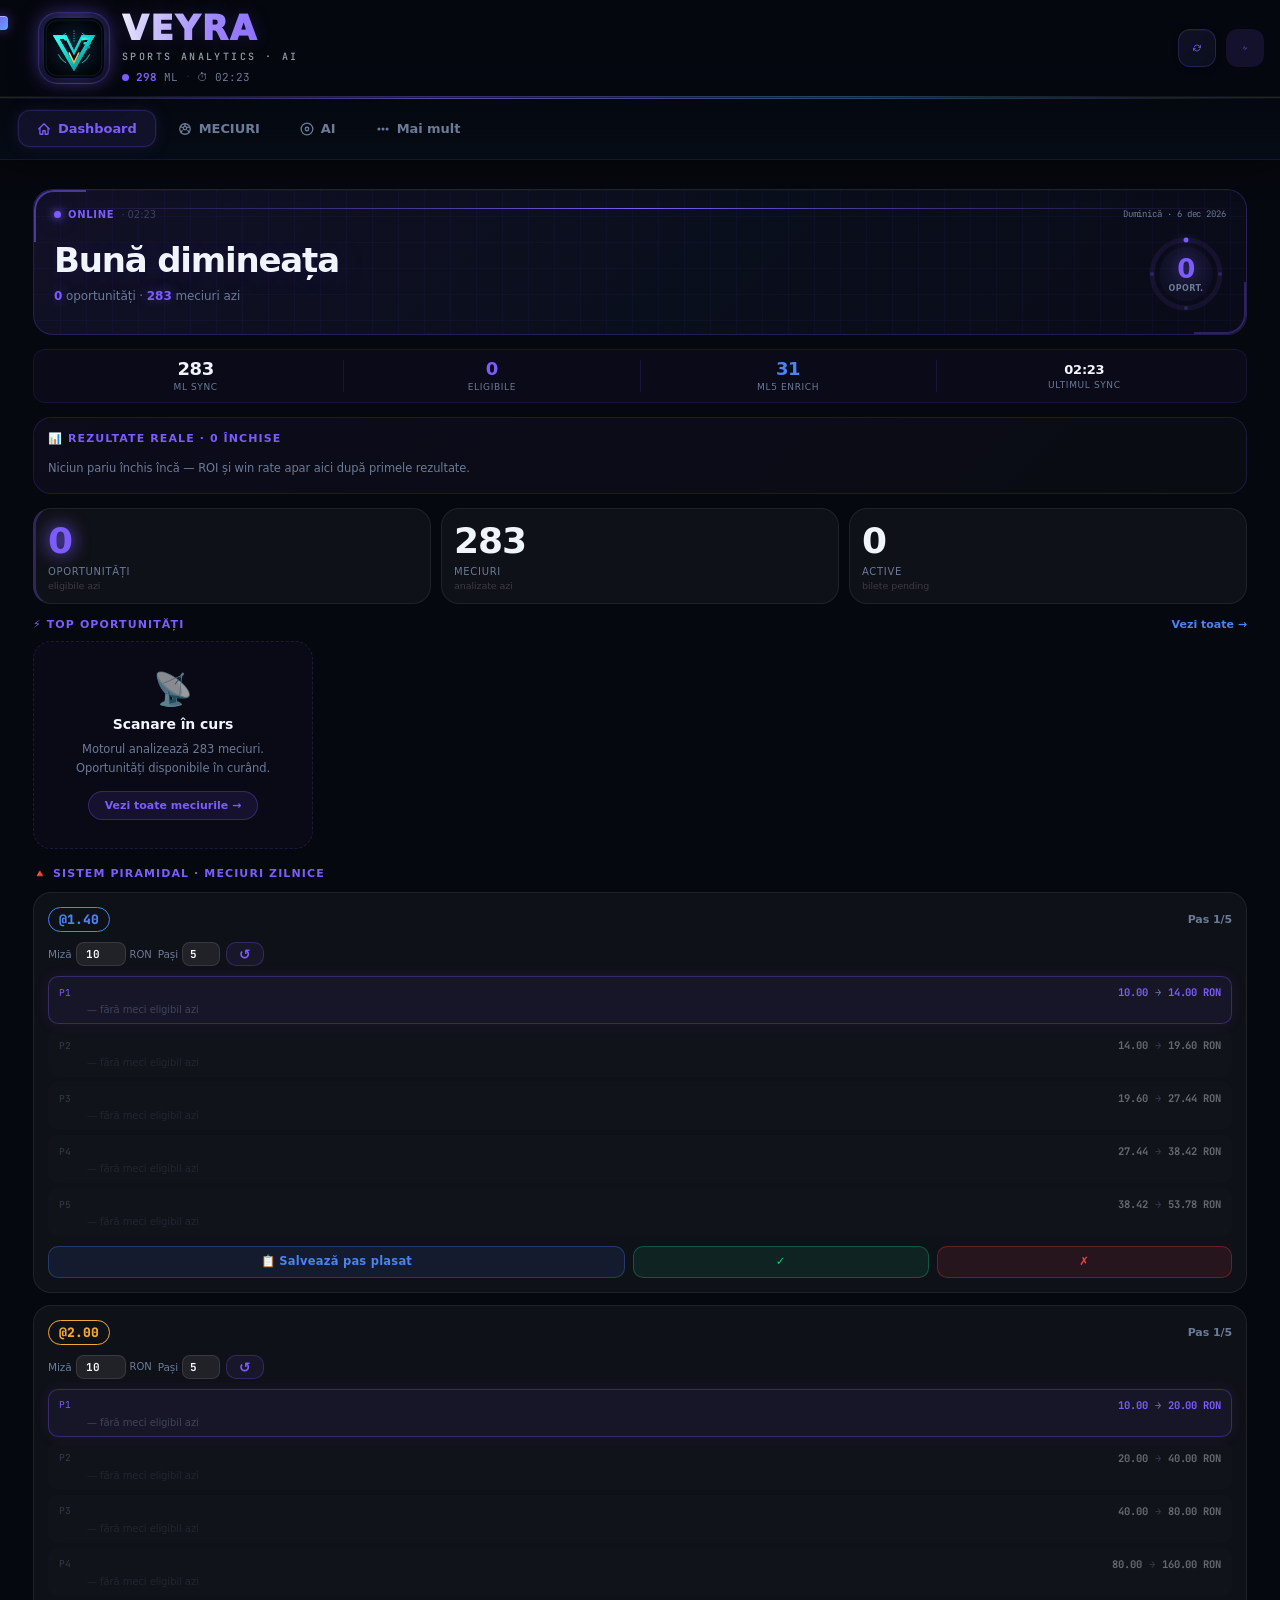
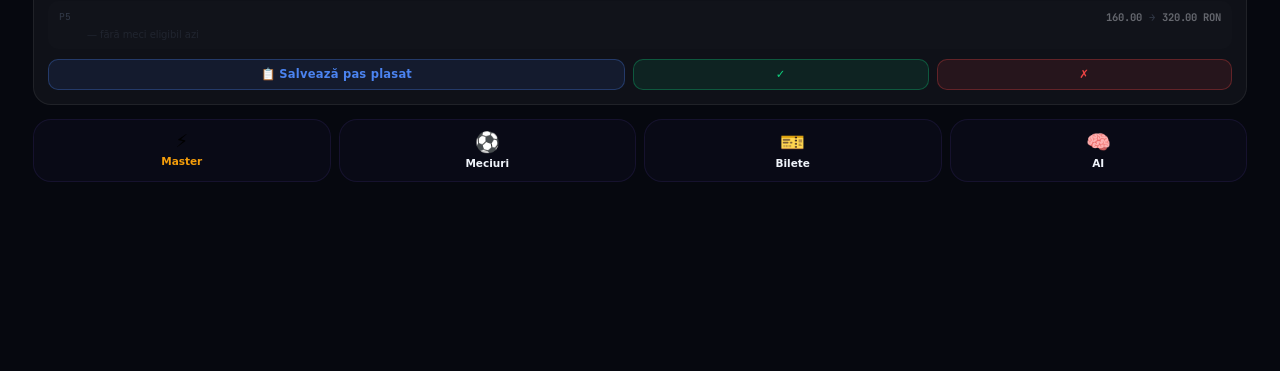
==== commit d9d57f3f: "Promote Meciuri to primary nav; bolder display typography on dashboard Navigation restructure — the " ====
--- a/index.html
+++ b/index.html
@@ -247,9 +247,9 @@
     <svg width="14" height="14" viewBox="0 0 24 24" fill="none" stroke="currentColor" stroke-width="2.2" stroke-linecap="round" stroke-linejoin="round" aria-hidden="true"><path d="M3 12l9-9 9 9"/><path d="M5 10v10a1 1 0 0 0 1 1h4v-6h4v6h4a1 1 0 0 0 1-1V10"/></svg>
     Dashboard
   </button>
-  <button class="tab" data-tab="picks" onclick="switchTab('picks')">
-    <svg width="14" height="14" viewBox="0 0 24 24" fill="none" stroke="currentColor" stroke-width="2.2" stroke-linecap="round" stroke-linejoin="round" aria-hidden="true"><polygon points="12 2 15.09 8.26 22 9.27 17 14.14 18.18 21.02 12 17.77 5.82 21.02 7 14.14 2 9.27 8.91 8.26 12 2"/></svg>
-    PICKS
+  <button class="tab" data-tab="meciuri" onclick="switchTab('meciuri')">
+    <svg width="14" height="14" viewBox="0 0 24 24" fill="none" stroke="currentColor" stroke-width="2.2" stroke-linecap="round" stroke-linejoin="round" aria-hidden="true"><circle cx="12" cy="12" r="9"/><path d="M12 7l3.2 2.3-1.2 3.8H10l-1.2-3.8L12 7z"/><path d="M12 3v4M4.3 8.2l3.3 1.1M16.4 9.3l3.3-1.1M7.2 14.4L5 18M16.8 14.4L19 18"/></svg>
+    MECIURI
   </button>
   <button class="tab" data-tab="ai" onclick="switchTab('ai')">
     <svg width="14" height="14" viewBox="0 0 24 24" fill="none" stroke="currentColor" stroke-width="2.2" stroke-linecap="round" stroke-linejoin="round" aria-hidden="true"><path d="M12 2a10 10 0 0 1 10 10c0 5.52-4.48 10-10 10S2 17.52 2 12 6.48 2 12 2z"/><circle cx="12" cy="12" r="3"/></svg>
@@ -271,9 +271,9 @@
   </div>
   <div class="more-grid">
     <div class="more-group-title">🔮 Predicții &amp; meciuri</div>
-    <button class="more-card-btn" onclick="switchTab('meciuri');closeDesktopMore()">
-      <span class="more-card-title">⚽ Meciuri Complete</span>
-      <span class="more-card-sub">Lista completă de meciuri cu filtre avansate — ligă, piață, verdict, edge minim.</span>
+    <button class="more-card-btn" onclick="switchTab('picks');closeDesktopMore()">
+      <span class="more-card-title">🎯 Picks — selecție rapidă</span>
+      <span class="more-card-sub">Doar cele mai bune oportunități, filtrate — varianta scurtă a tab-ului Meciuri.</span>
     </button>
     <button class="more-card-btn" onclick="switchTab('upcoming');closeDesktopMore()">
       <span class="more-card-title">📅 Evenimente Viitoare</span>
@@ -825,11 +825,11 @@
     </span>
     <small>Dashboard</small>
   </button>
-  <button class="mobile-nav-btn" data-tab="picks" onclick="switchTab('picks')" aria-label="PICKS">
+  <button class="mobile-nav-btn" data-tab="meciuri" onclick="switchTab('meciuri')" aria-label="Meciuri">
     <span aria-hidden="true">
-      <svg width="22" height="22" viewBox="0 0 24 24" fill="none" stroke="currentColor" stroke-width="2.2" stroke-linecap="round" stroke-linejoin="round"><polygon points="12 2 15.09 8.26 22 9.27 17 14.14 18.18 21.02 12 17.77 5.82 21.02 7 14.14 2 9.27 8.91 8.26 12 2"/></svg>
+      <svg width="22" height="22" viewBox="0 0 24 24" fill="none" stroke="currentColor" stroke-width="2.2" stroke-linecap="round" stroke-linejoin="round"><circle cx="12" cy="12" r="9"/><path d="M12 7l3.2 2.3-1.2 3.8H10l-1.2-3.8L12 7z"/><path d="M12 3v4M4.3 8.2l3.3 1.1M16.4 9.3l3.3-1.1M7.2 14.4L5 18M16.8 14.4L19 18"/></svg>
     </span>
-    <small>PICKS</small>
+    <small>Meciuri</small>
   </button>
   <button class="mobile-nav-btn" data-tab="ai" onclick="switchTab('ai')" aria-label="AI">
     <span aria-hidden="true">
@@ -846,7 +846,7 @@
 </nav>
 <div class="mobile-sheet" id="mobile-sheet" aria-hidden="true">
   <div class="sheet-group-title">🔮 Predicții &amp; meciuri</div>
-  <button class="mobile-sheet-btn" onclick="switchTab('meciuri');closeMobileMore()"><span class="sheet-btn-title">⚽ Meciuri Complete</span><small class="sheet-btn-sub">Lista completă cu filtre avansate — ligă, piață, verdict, edge minim</small></button>
+  <button class="mobile-sheet-btn" onclick="switchTab('picks');closeMobileMore()"><span class="sheet-btn-title">🎯 Picks — selecție rapidă</span><small class="sheet-btn-sub">Doar cele mai bune oportunități — varianta scurtă a tab-ului Meciuri</small></button>
   <button class="mobile-sheet-btn" onclick="switchTab('upcoming');closeMobileMore()"><span class="sheet-btn-title">📅 Evenimente Viitoare</span><small class="sheet-btn-sub">Toate meciurile cu predicții automate · Probabilități</small></button>
   <button class="mobile-sheet-btn" onclick="switchTab('stats-meciuri');window.renderStatsMeciuri&&renderStatsMeciuri();closeMobileMore()"><span class="sheet-btn-title">📊 Statistică Meciuri</span><small class="sheet-btn-sub">Distribuție piețe · SmartScore · Top ligi · Lista meciuri afișate</small></button>
 
--- a/assets/app.css
+++ b/assets/app.css
@@ -800,15 +800,16 @@
 .ticket-mini-grid{gap:8px!important}
 .ticket-mini{padding:8px 10px;border-radius:12px;background:rgba(255,255,255,.03);border:1px solid rgba(255,255,255,.06)}
 .ticket-mini .v{font-size:16px!important}
-.match-card{padding:14px!important;border-radius:18px!important;display:grid;gap:10px}
+.match-card{padding:15px!important;border-radius:20px!important;display:grid;gap:10px;border-color:rgba(124,92,252,.14)!important;box-shadow:0 10px 30px rgba(0,0,0,.22)!important;transition:border-color .18s,box-shadow .18s,transform .18s}
+.match-card:hover{border-color:rgba(124,92,252,.32)!important;box-shadow:0 14px 38px rgba(0,0,0,.28),0 0 24px rgba(124,92,252,.10)!important}
 .mc-head{margin-bottom:0!important}
 .mc-teams-premium{margin:0!important}
 .mc-team-row span{font-size:15px;font-weight:800}
 .mc-vs{font-size:11px;letter-spacing:.1em;opacity:.72}
 .mc-midrow{margin:0!important;gap:8px!important}
-.card-reco-main{padding:12px!important;border-radius:14px!important;background:linear-gradient(180deg,rgba(59,130,246,.08),rgba(168,85,247,.05));border:1px solid rgba(84,119,255,.16)}
-.card-reco-title{font-size:10px!important;letter-spacing:.08em;text-transform:uppercase}
-.card-reco-pick{font-size:17px!important;line-height:1.3}
+.card-reco-main{padding:13px 14px!important;border-radius:16px!important;background:linear-gradient(135deg,rgba(124,92,252,.12),rgba(75,131,240,.05));border:1px solid rgba(124,92,252,.24)!important;box-shadow:0 0 0 1px rgba(124,92,252,.05) inset!important;position:relative}
+.card-reco-title{font-size:10px!important;letter-spacing:.08em;text-transform:uppercase;color:var(--acc)!important;font-weight:800!important}
+.card-reco-pick{font-size:18px!important;line-height:1.3;font-weight:800!important}
 .card-reco-badges{gap:6px!important}
 .card-reco-badge{font-size:10px!important;padding:4px 8px!important}
 .match-why{padding:10px 12px;border-radius:12px;border:1px solid rgba(255,255,255,.08);background:rgba(255,255,255,.03);font-size:11px;color:var(--txt);line-height:1.55}
--- a/assets/veyra_dashboard.css
+++ b/assets/veyra_dashboard.css
@@ -9,7 +9,7 @@
   --vd-muted:  var(--muted, #5C6E8A);
   --vd-card:   rgba(255,255,255,.04);
   --vd-border: rgba(255,255,255,.07);
-  --vd-r:      14px;
+  --vd-r:      18px;
 }
 
 /* ── Keyframes ── */
@@ -145,12 +145,13 @@
 .vd-hero-text { flex: 1; min-width: 0; overflow: hidden; }
 
 .vd-greeting {
-  font-size: clamp(18px, 5vw, 24px);
-  font-weight: 900;
+  font-family: var(--font-display, var(--font-sans));
+  font-size: clamp(24px, 7.5vw, 34px);
+  font-weight: 800;
   color: var(--vd-txt);
-  letter-spacing: -.03em;
-  line-height: 1.2;
-  margin: 0 0 6px;
+  letter-spacing: -.035em;
+  line-height: 1.08;
+  margin: 0 0 7px;
   text-wrap: balance;
   text-shadow: 0 0 32px rgba(124,92,252,.18);
 }
@@ -239,12 +240,13 @@
   box-shadow: 0 8px 24px rgba(0,0,0,.2), 0 0 18px rgba(124,92,252,.08);
 }
 .vd-kpi-v {
-  font-size: clamp(22px, 5.5vw, 30px);
-  font-weight: 900;
+  font-family: var(--font-display, var(--font-sans));
+  font-size: clamp(26px, 6.5vw, 36px);
+  font-weight: 800;
   font-variant-numeric: tabular-nums;
   color: var(--vd-txt);
   line-height: 1;
-  letter-spacing: -.025em;
+  letter-spacing: -.03em;
 }
 .vd-kpi-l {
   font-size: 10px;
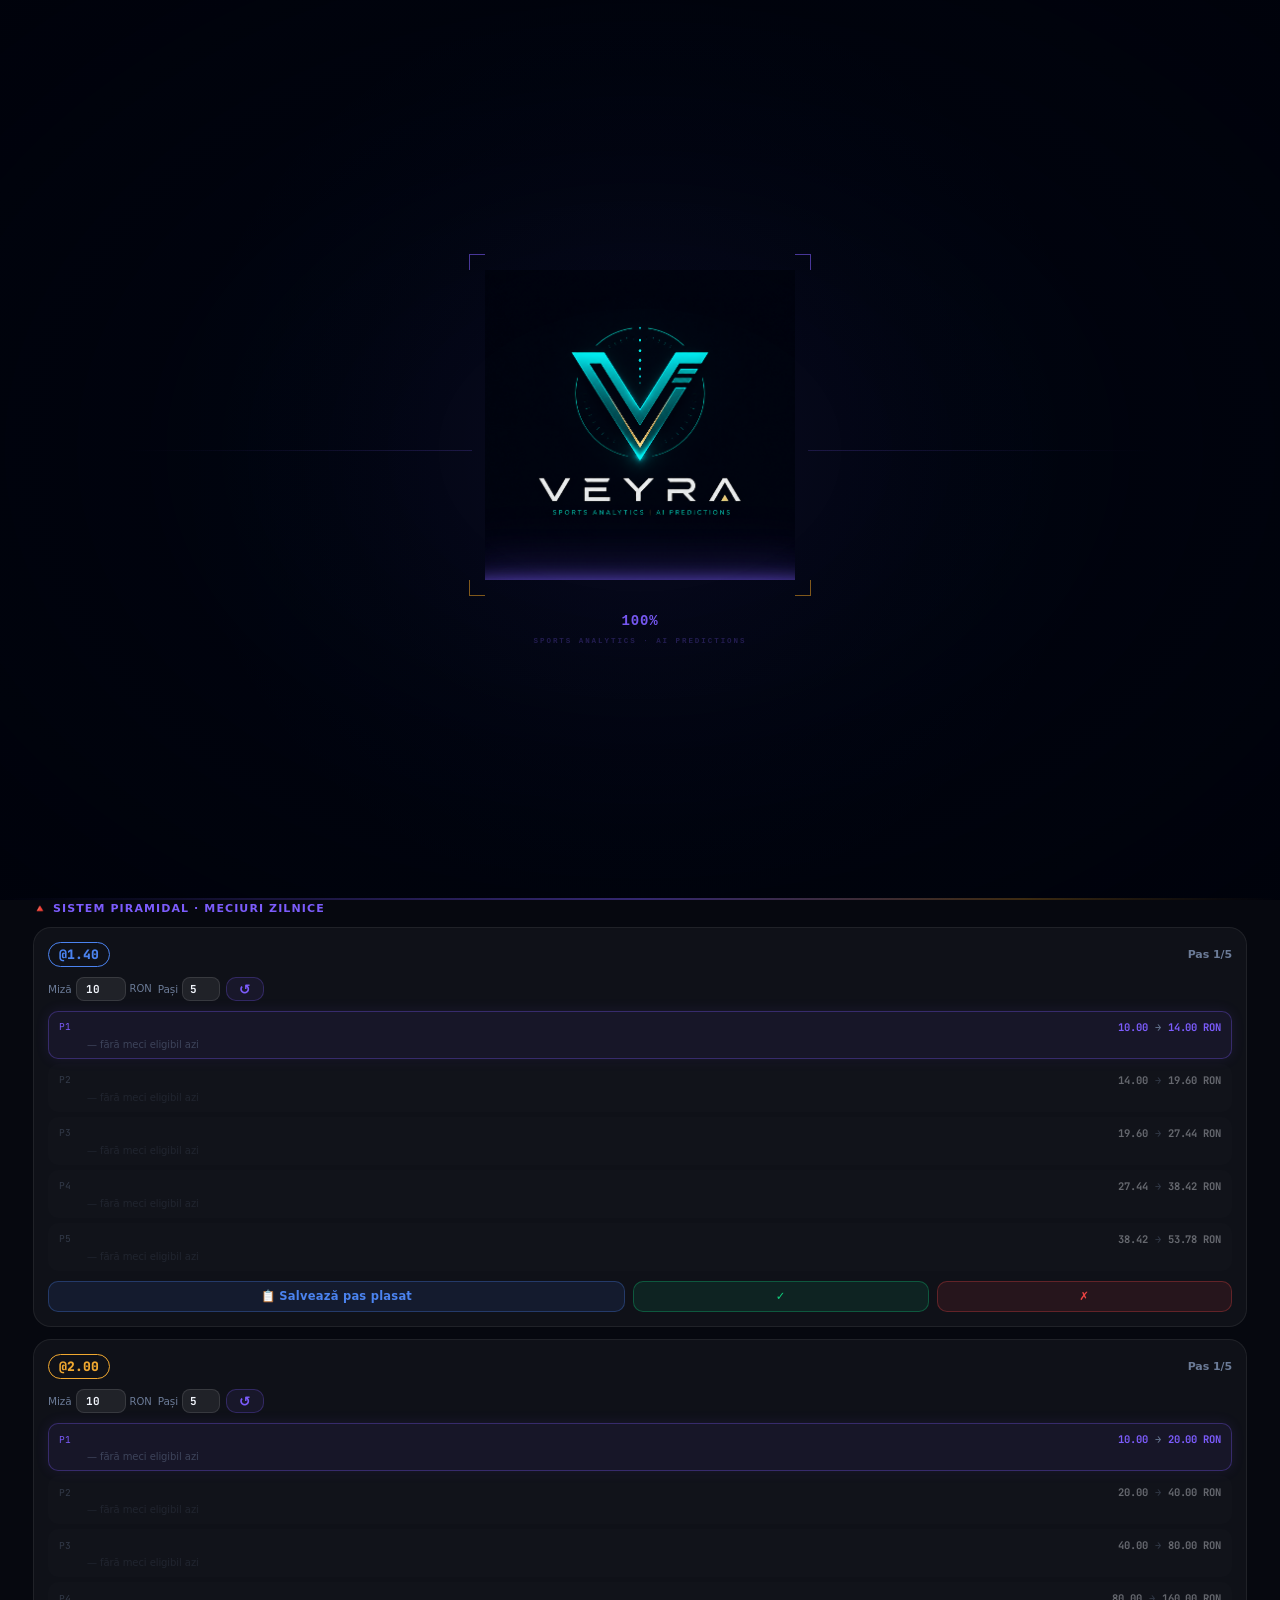
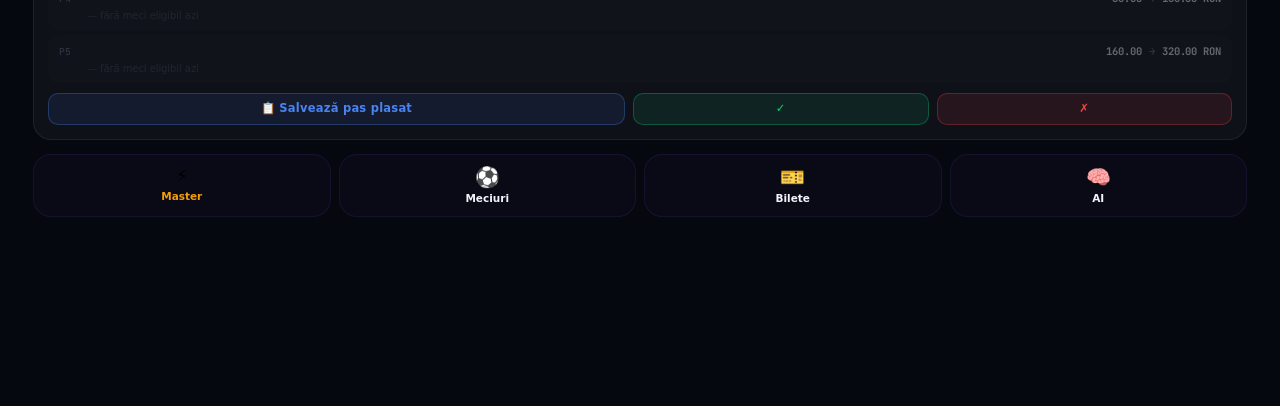
==== commit a66a795b: "Actually collapse the engine tabs, not just relabel them User pointed at screenshots of the "Mai mul" ====
--- a/index.html
+++ b/index.html
@@ -284,18 +284,10 @@
       <span class="more-card-sub">Distribuție piețe · SmartScore · Top ligi · Lista meciuri afișate în timp real.</span>
     </button>
 
-    <div class="more-group-title">🧠 Motoare de analiză</div>
+    <div class="more-group-title">🧠 Cum decide VEYRA</div>
     <button class="more-card-btn" onclick="switchTab('master');closeDesktopMore()" style="border-color:rgba(245,158,11,.25);background:rgba(245,158,11,.03)">
-      <span class="more-card-title">⚡ Master Signal</span>
-      <span class="more-card-sub">Scor compozit unificat — ML5 + APEX + Kelly + Valoare combinate într-un singur semnal.</span>
-    </button>
-    <button class="more-card-btn" onclick="switchTab('ml5');closeDesktopMore()">
-      <span class="more-card-title">🔬 ML5 Avansat</span>
-      <span class="more-card-sub">Motor multi-factor: formă, H2H, tactici, absențe. Breakdown complet per meci.</span>
-    </button>
-    <button class="more-card-btn" onclick="switchTab('smartbet');closeDesktopMore()">
-      <span class="more-card-title">🧬 APEX Neural Engine</span>
-      <span class="more-card-sub">Kelly + AI Memory + SmartBet Fusion — analiză profundă cu motor de învățare.</span>
+      <span class="more-card-title">⚡ Master Signal — motorul unificat</span>
+      <span class="more-card-sub">Un singur scor 0-100. ML5, APEX, Kelly și Valoare sunt deja combinate aici — nu mai trebuie să verifici 3 ecrane separate.</span>
     </button>
     <button class="more-card-btn" onclick="switchTab('claudeai');closeDesktopMore()">
       <span class="more-card-title">🧠 AI Claude (doar sursa Claude)</span>
@@ -850,10 +842,8 @@
   <button class="mobile-sheet-btn" onclick="switchTab('upcoming');closeMobileMore()"><span class="sheet-btn-title">📅 Evenimente Viitoare</span><small class="sheet-btn-sub">Toate meciurile cu predicții automate · Probabilități</small></button>
   <button class="mobile-sheet-btn" onclick="switchTab('stats-meciuri');window.renderStatsMeciuri&&renderStatsMeciuri();closeMobileMore()"><span class="sheet-btn-title">📊 Statistică Meciuri</span><small class="sheet-btn-sub">Distribuție piețe · SmartScore · Top ligi · Lista meciuri afișate</small></button>
 
-  <div class="sheet-group-title">🧠 Motoare de analiză</div>
-  <button class="mobile-sheet-btn" onclick="switchTab('master');closeMobileMore()" style="border-color:rgba(245,158,11,.25);background:rgba(245,158,11,.04)"><span class="sheet-btn-title">⚡ Master Signal</span><small class="sheet-btn-sub">Scor compozit unificat — ML5 + APEX + Kelly + Valoare combinate</small></button>
-  <button class="mobile-sheet-btn" onclick="switchTab('ml5');closeMobileMore()"><span class="sheet-btn-title">🔬 ML5 Avansat</span><small class="sheet-btn-sub">Motor multi-factor — formă, H2H, tactici, absențe — breakdown complet</small></button>
-  <button class="mobile-sheet-btn" onclick="switchTab('smartbet');closeMobileMore()"><span class="sheet-btn-title">🧬 APEX Neural Engine</span><small class="sheet-btn-sub">Kelly · AI Memory · SmartBet Fusion — motor profund de predicție</small></button>
+  <div class="sheet-group-title">🧠 Cum decide VEYRA</div>
+  <button class="mobile-sheet-btn" onclick="switchTab('master');closeMobileMore()" style="border-color:rgba(245,158,11,.25);background:rgba(245,158,11,.04)"><span class="sheet-btn-title">⚡ Master Signal — motorul unificat</span><small class="sheet-btn-sub">Un singur scor 0-100 — ML5 + APEX + Kelly + Valoare deja combinate, nu mai verifici 3 ecrane</small></button>
   <button class="mobile-sheet-btn" onclick="switchTab('claudeai');closeMobileMore()"><span class="sheet-btn-title">🧠 AI Claude (doar Claude)</span><small class="sheet-btn-sub">Vedere izolată doar pe picks Claude — varianta combinată e în tab-ul principal AI</small></button>
   <button class="mobile-sheet-btn" onclick="switchTab('motorai');closeMobileMore()"><span class="sheet-btn-title">🤖 Motor AI (doar Gemini)</span><small class="sheet-btn-sub">Vedere izolată doar pe picks Gemini — varianta combinată e în tab-ul principal AI</small></button>
 
--- a/assets/app.css
+++ b/assets/app.css
@@ -6,7 +6,6 @@
 .header{position:sticky;top:0;z-index:100;background:rgba(10,14,23,.97);backdrop-filter:blur(12px);border-bottom:1px solid var(--brd);padding:10px 16px}
 .header-inner{max-width:1400px;margin:0 auto;display:flex;align-items:center;justify-content:space-between;gap:10px;flex-wrap:wrap}
 .logo{display:flex;flex-direction:column}
-.logo-title{font-size:17px;font-weight:800;background:linear-gradient(135deg,#3b82f6,#a855f7);-webkit-background-clip:text;-webkit-text-fill-color:transparent}
 .logo-sub{font-size:10px;color:var(--muted);font-family:var(--mono)}
 .status-bar{display:flex;align-items:center;gap:6px;font-size:11px;color:var(--muted);font-family:var(--mono)}
 
@@ -1332,7 +1331,7 @@
 }
 .logo-title {
   font-family: var(--font-display) !important;
-  font-size: 19px !important; font-weight: 800 !important;
+  font-size: 23px !important; font-weight: 800 !important;
   background: linear-gradient(105deg, #F0F4FB 0%, var(--c-acc-hi) 50%, var(--c-acc) 100%) !important;
   -webkit-background-clip: text !important;
   background-clip: text !important;
@@ -2160,12 +2159,13 @@
   border-radius: var(--r-lg) !important;
   padding: 18px !important;
   position: relative !important;
+  box-shadow: 0 10px 28px rgba(0,0,0,.20) !important;
 }
 .bilet-title {
   font-family: var(--font-display) !important;
   font-weight: 800 !important;
-  font-size: 17px !important;
-  letter-spacing: -0.025em !important;
+  font-size: 20px !important;
+  letter-spacing: -0.03em !important;
   color: var(--c-text) !important;
 }
 .bilet-cota {
--- a/assets/veyra_dashboard.css
+++ b/assets/veyra_dashboard.css
@@ -710,3 +710,142 @@
   flex: 2;
 }
 .vd-pyr-place:hover { background: rgba(75,131,240,.22); box-shadow: 0 4px 14px rgba(75,131,240,.22); transform: translateY(-1px); }
+
+/* ═══════════ "CE PARIEZ AZI" — TICKET LIST ═══════════
+   Boarding-pass metaphor: match info on the left, a dashed perforation,
+   a stub on the right with the two numbers that actually matter —
+   one confidence score, one RON stake. Vertical list, not a carousel:
+   this is meant to be scanned top-to-bottom like a real ticket queue. */
+.vd-ticket-list { display: flex; flex-direction: column; gap: 10px; }
+
+.vd-ticket {
+  display: flex;
+  align-items: stretch;
+  width: 100%;
+  text-align: left;
+  cursor: pointer;
+  background: linear-gradient(165deg, rgba(124,92,252,.05), rgba(255,255,255,.02));
+  border: 1px solid rgba(124,92,252,.16);
+  border-radius: 16px;
+  overflow: hidden;
+  box-shadow: 0 8px 22px rgba(0,0,0,.18);
+  transition: border-color .18s, box-shadow .18s, transform .18s;
+  position: relative;
+}
+.vd-ticket:hover {
+  border-color: rgba(124,92,252,.36);
+  box-shadow: 0 12px 30px rgba(0,0,0,.24), 0 0 20px rgba(124,92,252,.10);
+  transform: translateY(-1px);
+}
+
+.vd-ticket-main {
+  flex: 1;
+  min-width: 0;
+  padding: 13px 12px;
+  display: flex;
+  flex-direction: column;
+  gap: 5px;
+}
+.vd-ticket-top {
+  display: flex; align-items: center; justify-content: space-between;
+  font-size: 9.5px; font-family: var(--mono, ui-monospace, monospace); color: var(--vd-muted);
+}
+.vd-ticket-rank { color: var(--vd-teal); font-weight: 800; }
+.vd-ticket-teams {
+  font-size: 14px; font-weight: 800; color: var(--vd-txt);
+  line-height: 1.3; overflow-wrap: break-word;
+}
+.vd-ticket-pick {
+  display: flex; align-items: center; gap: 7px; flex-wrap: wrap;
+  font-size: 12.5px; font-weight: 700; color: var(--vd-txt);
+}
+.vd-ticket-odds {
+  font-size: 12.5px; font-weight: 900; color: var(--vd-teal);
+  font-family: var(--mono, ui-monospace, monospace);
+}
+.vd-ticket-why {
+  font-size: 10.5px; color: var(--vd-muted); line-height: 1.5;
+  overflow: hidden; text-overflow: ellipsis; white-space: nowrap;
+}
+
+/* Perforation: dashed line + two notches cut into the page background */
+.vd-ticket-divider {
+  position: relative;
+  width: 0;
+  border-left: 2px dashed rgba(124,92,252,.28);
+  margin: 8px 0;
+  flex-shrink: 0;
+}
+.vd-ticket-divider::before,
+.vd-ticket-divider::after {
+  content: '';
+  position: absolute;
+  left: 50%; transform: translateX(-50%);
+  width: 14px; height: 14px;
+  background: var(--bg);
+  border-radius: 50%;
+}
+.vd-ticket-divider::before { top: -15px; }
+.vd-ticket-divider::after  { bottom: -15px; }
+
+.vd-ticket-stub {
+  flex-shrink: 0;
+  width: 92px;
+  padding: 13px 10px;
+  display: flex;
+  flex-direction: column;
+  align-items: center;
+  justify-content: center;
+  gap: 10px;
+  background: rgba(124,92,252,.04);
+}
+.vd-ticket-conf, .vd-ticket-stake {
+  display: flex; flex-direction: column; align-items: center; gap: 1px;
+}
+.vd-ticket-conf-v {
+  font-family: var(--font-display, var(--font-sans));
+  font-size: 22px; font-weight: 800; line-height: 1;
+  font-variant-numeric: tabular-nums;
+}
+.vd-ticket-conf-l, .vd-ticket-stake-l {
+  font-size: 8px; color: var(--vd-muted); text-transform: uppercase; letter-spacing: .06em;
+}
+.vd-ticket-stake-v {
+  font-family: var(--mono, ui-monospace, monospace);
+  font-size: 13px; font-weight: 800; color: var(--vd-txt); line-height: 1;
+}
+
+.vd-tix-empty {
+  display: flex; flex-direction: column; align-items: center; gap: 8px;
+  padding: 28px 20px; text-align: center;
+  background: rgba(124,92,252,.03);
+  border: 1px dashed rgba(124,92,252,.18);
+  border-radius: 16px;
+}
+
+/* Bankroll control inside the trust card */
+.vd-bankroll-row {
+  display: flex; align-items: center; justify-content: space-between; gap: 10px;
+  margin-top: 10px; padding-top: 10px;
+  border-top: 1px solid var(--vd-border);
+}
+.vd-bankroll-lbl { font-size: 10.5px; color: var(--vd-muted); }
+.vd-bankroll-input-wrap {
+  display: flex; align-items: center; gap: 5px;
+  background: rgba(255,255,255,.05); border: 1px solid var(--vd-border);
+  border-radius: 10px; padding: 4px 8px; flex-shrink: 0;
+}
+.vd-bankroll-input {
+  width: 64px; border: none; background: none; color: var(--vd-txt);
+  font-family: var(--mono, ui-monospace, monospace);
+  font-size: 12px; font-weight: 700; text-align: right;
+}
+.vd-bankroll-input:focus { outline: none; }
+.vd-bankroll-unit { font-size: 10px; color: var(--vd-muted); }
+
+@media (max-width: 360px) {
+  .vd-ticket-stub  { width: 78px; padding: 11px 7px; }
+  .vd-ticket-conf-v { font-size: 19px; }
+  .vd-ticket-stake-v { font-size: 11.5px; }
+  .vd-ticket-teams { font-size: 13px; }
+}
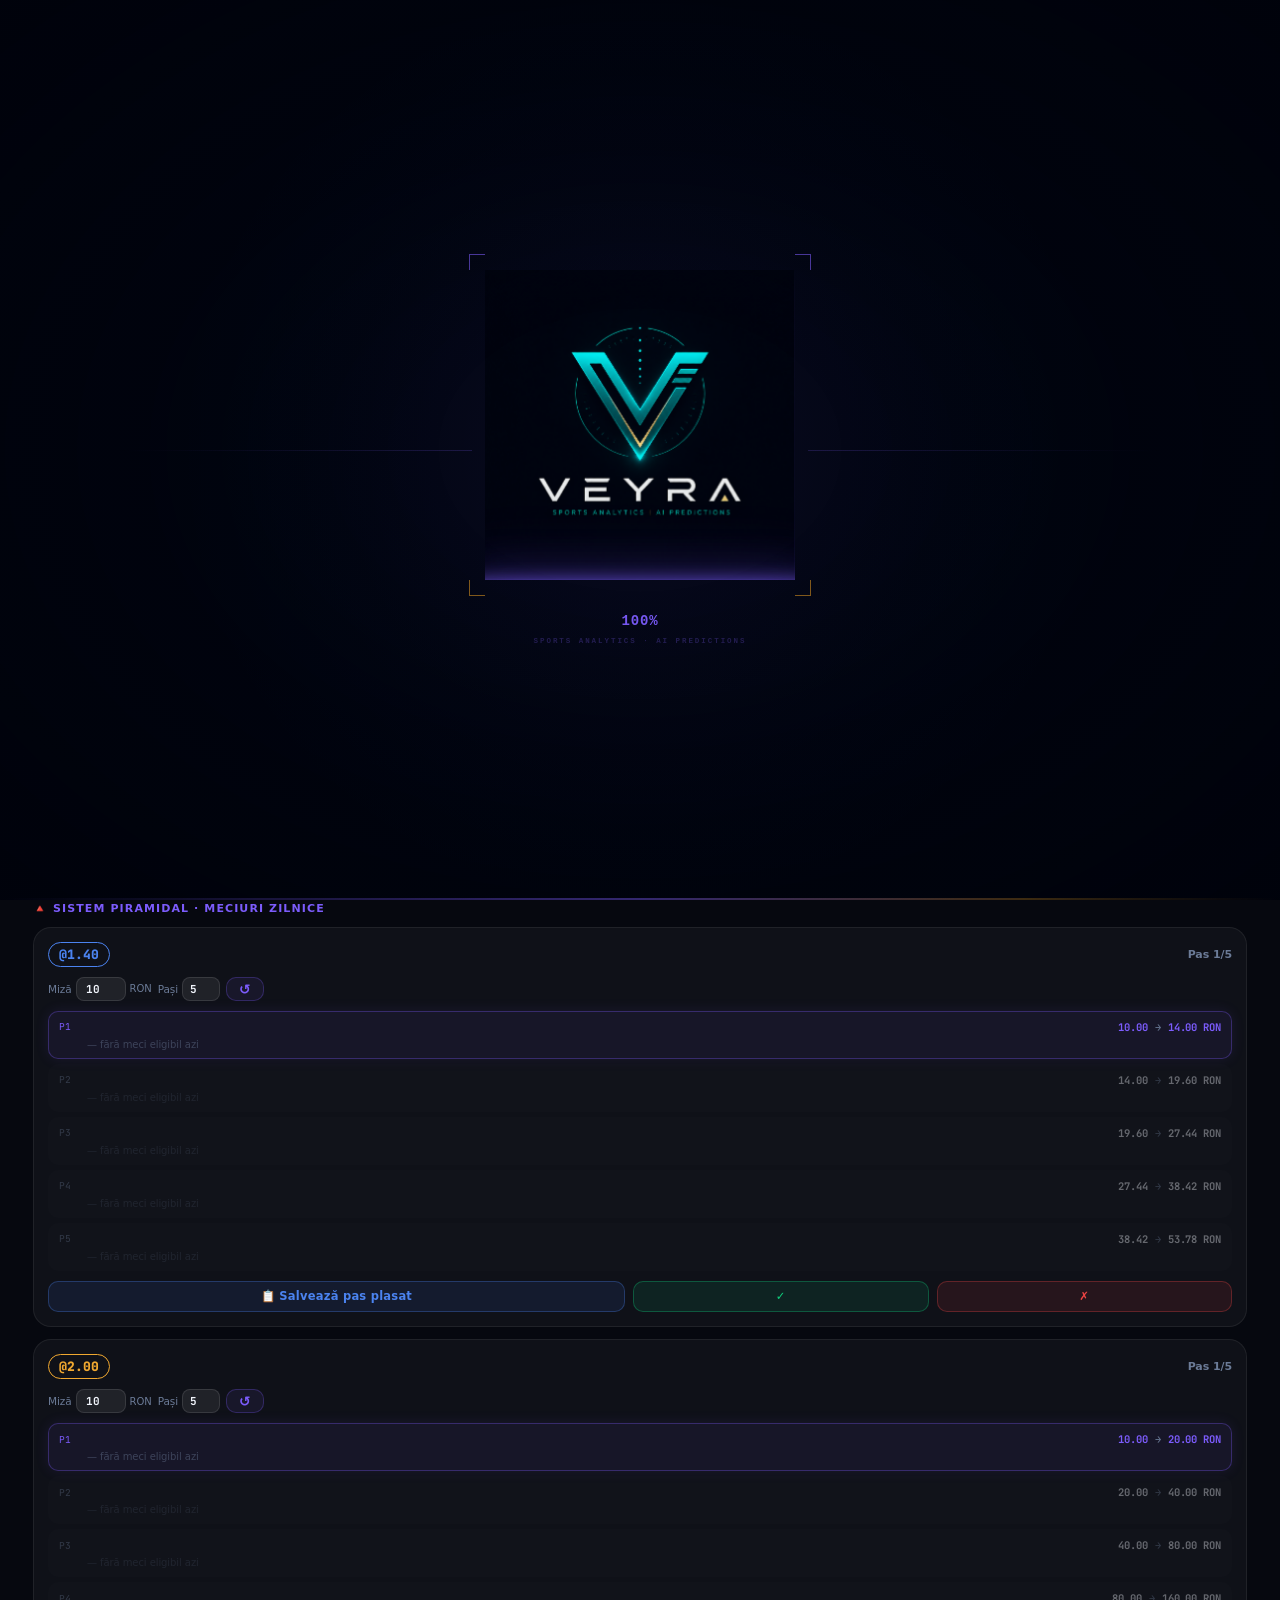
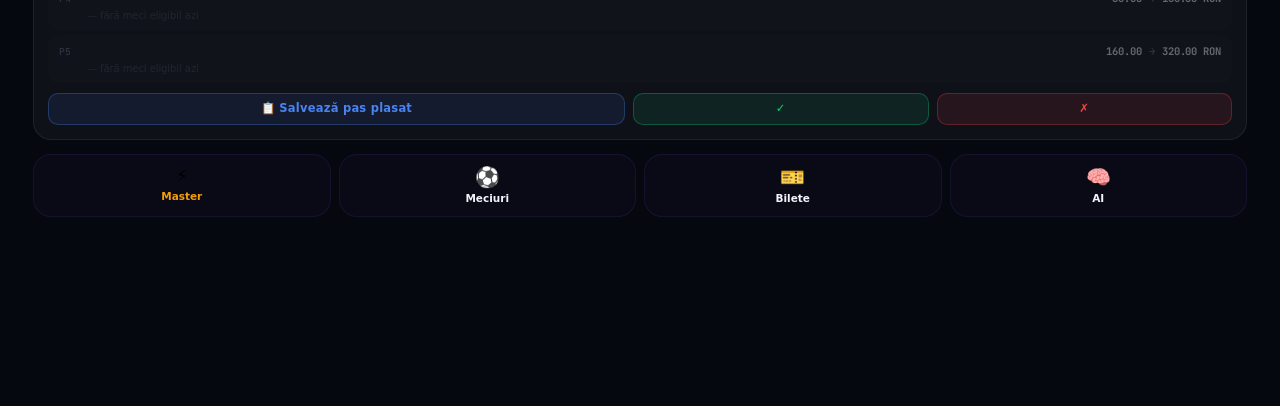
==== commit a75f114e: "Merge CLV Tracker into Performanță Verdict — same data, one screen Confirmed before touching anythin" ====
--- a/index.html
+++ b/index.html
@@ -300,16 +300,12 @@
 
     <div class="more-group-title">📊 Performanță reală</div>
     <button class="more-card-btn" onclick="switchTab('performanta');closeDesktopMore()">
-      <span class="more-card-title">📊 Performanță Verdict</span>
-      <span class="more-card-sub">Acuratețe ✅ PARIAZĂ / ⚠️ RISC / ❌ EVITĂ pe date reale.</span>
-    </button>
-    <button class="more-card-btn" onclick="switchTab('clv');closeDesktopMore()">
-      <span class="more-card-title">📈 CLV Tracker</span>
-      <span class="more-card-sub">Closing Line Value — verifică dacă modelul bate piața real.</span>
+      <span class="more-card-title">📊 Performanță &amp; CLV</span>
+      <span class="more-card-sub">Acuratețe ✅ PARIAZĂ / ⚠️ RISC / ❌ EVITĂ + Closing Line Value, într-un singur loc — erau două tab-uri pe aceleași picks salvate.</span>
     </button>
     <button class="more-card-btn" onclick="switchTab('statistici');if(typeof renderStatisticiTab==='function')renderStatisticiTab();closeDesktopMore()">
       <span class="more-card-title">📊 Statistici Predicții</span>
-      <span class="more-card-sub">Win rate · ROI · Trend per sursă — calculat local din selecțiile salvate.</span>
+      <span class="more-card-sub">Win rate · ROI · Trend per sursă — din log-ul automat de recomandări (eșantion mai mare, nu doar picks salvate manual).</span>
     </button>
 
     <div class="more-group-title">🎫 Bilete</div>
@@ -499,6 +495,14 @@
       <div style="font-size:11px;color:var(--muted);margin-bottom:16px">Acuratețe semnale ✅ PAREAZĂ / ⚠️ RISC / ❌ EVITĂ pe date reale</div>
       <div id="perf-verdict-content">
         <div style="text-align:center;padding:40px;color:var(--muted);font-size:13px">Se încarcă...</div>
+      </div>
+      <div style="font-size:15px;font-weight:900;color:var(--txt);margin:24px 0 4px">📈 CLV Tracker</div>
+      <div style="font-size:11px;color:var(--muted);margin-bottom:12px">Closing Line Value — verifică dacă modelul bate piața real, nu doar dacă a câștigat</div>
+      <div id="tab-clv-embedded">
+        <div class="clv-loading-init" style="text-align:center;padding:48px;color:var(--muted,#64748b)">
+          <div style="display:inline-block;width:22px;height:22px;border:3px solid #1e293b;border-top-color:#3b82f6;border-radius:50%;animation:clvspin .7s linear infinite;margin-bottom:8px"></div>
+          <br>Se încarcă datele CLV…
+        </div>
       </div>
     </div>
   </div>
@@ -848,9 +852,8 @@
   <button class="mobile-sheet-btn" onclick="switchTab('motorai');closeMobileMore()"><span class="sheet-btn-title">🤖 Motor AI (doar Gemini)</span><small class="sheet-btn-sub">Vedere izolată doar pe picks Gemini — varianta combinată e în tab-ul principal AI</small></button>
 
   <div class="sheet-group-title">📊 Performanță reală</div>
-  <button class="mobile-sheet-btn" onclick="switchTab('performanta');closeMobileMore()"><span class="sheet-btn-title">📊 Performanță Verdict</span><small class="sheet-btn-sub">Acuratețe ✅ PAREAZĂ / ⚠️ RISC / ❌ EVITĂ pe date reale</small></button>
-  <button class="mobile-sheet-btn" onclick="switchTab('clv');closeMobileMore()"><span class="sheet-btn-title">📈 CLV Tracker</span><small class="sheet-btn-sub">Closing Line Value — verifică dacă modelul bate piața real</small></button>
-  <button class="mobile-sheet-btn" onclick="switchTab('statistici');if(typeof renderStatisticiTab==='function')renderStatisticiTab();closeMobileMore()"><span class="sheet-btn-title">📊 Statistici Predicții</span><small class="sheet-btn-sub">Win rate · ROI · Trend per sursă — calculat local</small></button>
+  <button class="mobile-sheet-btn" onclick="switchTab('performanta');closeMobileMore()"><span class="sheet-btn-title">📊 Performanță &amp; CLV</span><small class="sheet-btn-sub">Verdict acuratețe + Closing Line Value — un singur loc, aceleași picks salvate</small></button>
+  <button class="mobile-sheet-btn" onclick="switchTab('statistici');if(typeof renderStatisticiTab==='function')renderStatisticiTab();closeMobileMore()"><span class="sheet-btn-title">📊 Statistici Predicții</span><small class="sheet-btn-sub">Win rate · ROI · Trend per sursă — log automat, eșantion mai mare</small></button>
 
   <div class="sheet-group-title">🎫 Bilete</div>
   <button class="mobile-sheet-btn" onclick="switchTab('bilete');closeMobileMore()"><span class="sheet-btn-title">🎫 Bilete</span><small class="sheet-btn-sub">Generatoare — Premium, Value, Conservativ, Mix, Over 3.5G, Custom</small></button>
